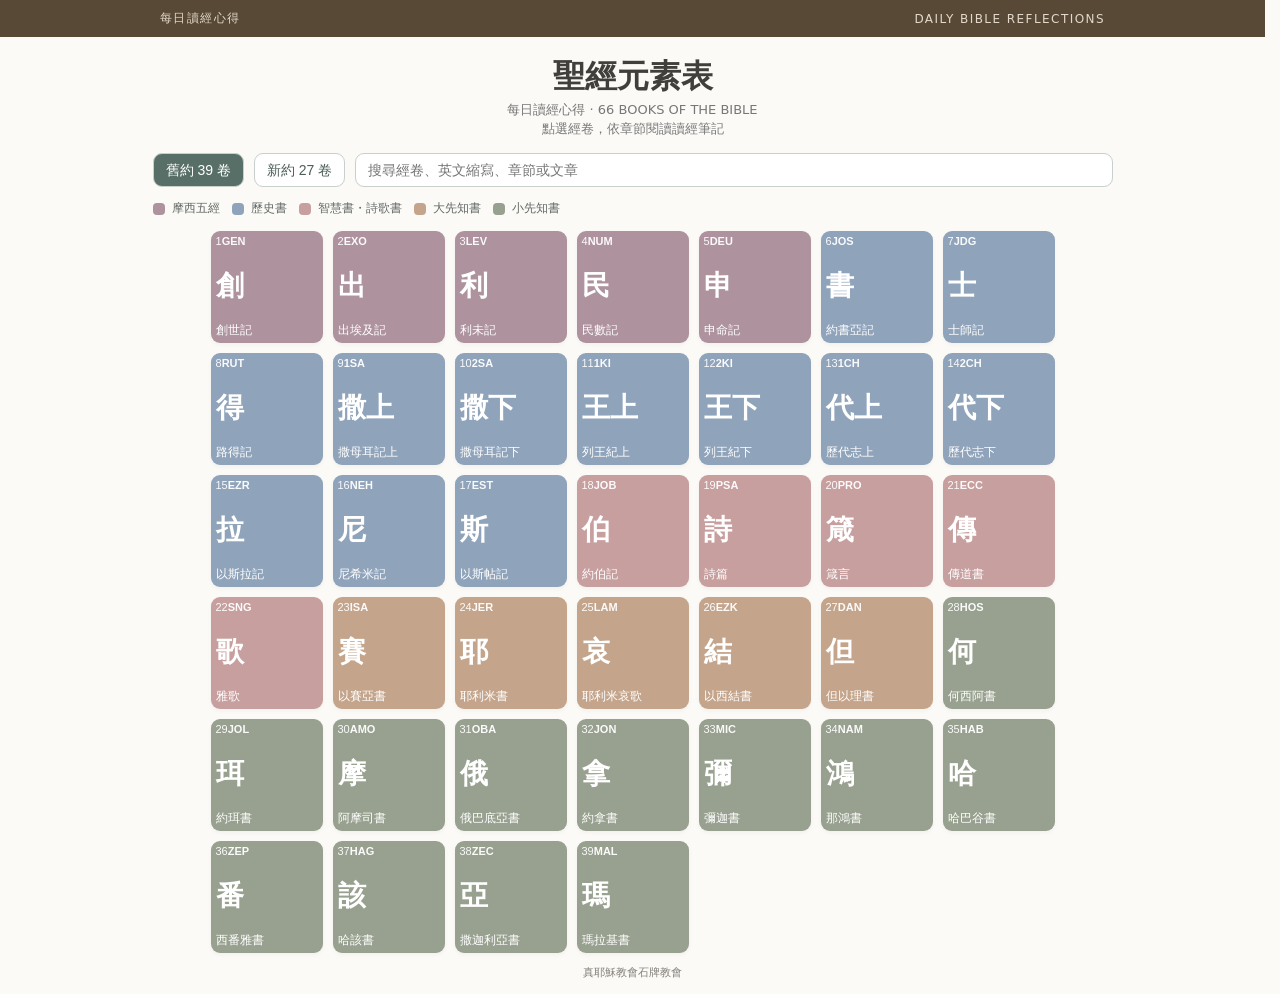
==== bible.html @ ebc7eb0b "Show church home link at the bottom of every Bible chapter" ====
<!doctype html><html lang="zh-Hant"><head><meta charset="utf-8"><meta name="viewport" content="width=device-width,initial-scale=1"><meta name="description" content="每日讀經心得：以聖經元素表瀏覽新舊約66卷、逐章閱讀與查找心得。"><title>每日讀經心得｜聖經元素表</title><meta name="build-version" content="20261025-source-label"><link rel="icon" href="assets/bible-app-icon.svg" type="image/svg+xml"><meta property="og:type" content="website"><meta property="og:title" content="每日讀經心得｜聖經元素表"><meta property="og:description" content="免登入閱讀每日讀經心得，依聖經66卷與章節查找。"><meta property="og:url" content="https://h-s017.github.io/tjcshipai/bible.html"><meta property="og:image" content="https://h-s017.github.io/tjcshipai/assets/bible-share-card.svg"><meta name="twitter:card" content="summary_large_image"><link rel="manifest" href="manifest.webmanifest"><meta name="theme-color" content="#574935"><meta name="apple-mobile-web-app-capable" content="yes"><meta name="apple-mobile-web-app-title" content="每日讀經"><link rel="apple-touch-icon" href="assets/bible-app-icon.svg"><style>
:root{font-family:system-ui,"Noto Sans TC",sans-serif;color:#403f3b;background:#fbfaf7}*{box-sizing:border-box}body{margin:0}header{background:#574935;color:#fff;padding:17px max(18px,calc((100vw - 1020px)/2));display:flex;align-items:center;justify-content:space-between}header a{color:inherit;text-decoration:none;font-weight:600}header span{font-size:12px;letter-spacing:.12em;color:#e3d8c9}main{max-width:1020px;padding:36px 18px 90px;margin:auto}h1{text-align:center;font-size:clamp(27px,5vw,42px);font-weight:600;margin:0 0 8px}.intro{text-align:center;color:#777;line-height:1.7;margin:0 0 28px}.controls{display:flex;gap:10px;flex-wrap:wrap;margin-bottom:22px}.controls button,.back{border:1px solid #c9cfcc;background:white;color:#4c5e57;padding:11px 17px;border-radius:9px;cursor:pointer}.controls button.active{background:#586f67;color:white}.controls input{flex:1;min-width:150px;border:1px solid #c9cfcc;border-radius:9px;padding:11px;font:inherit}.grid{display:grid;grid-template-columns:repeat(3,minmax(0,1fr));gap:12px}@media(min-width:700px){.grid{grid-template-columns:repeat(6,minmax(0,1fr))}}.tile{border:0;aspect-ratio:1;border-radius:14px;color:white;padding:12px;display:flex;flex-direction:column;justify-content:space-between;cursor:pointer;box-shadow:0 2px 4px #0000000a;transition:transform .15s}.tile:hover{transform:translateY(-3px)}.tile:focus-visible,.chapter:focus-visible{outline:3px solid #554735;outline-offset:3px}.tile .top{display:flex;justify-content:space-between;font-size:clamp(11px,2.5vw,15px);opacity:.95}.tile .center{text-align:center;font-size:clamp(25px,6vw,41px);font-weight:700;line-height:1.15}.tile .name{text-align:center;font-size:clamp(11px,2.9vw,15px)}.detail{margin-top:32px;border-top:1px solid #ddd;padding-top:25px}.detail h2{font-size:28px;margin:6px 0}.sub{color:#77817c;margin-bottom:20px}.chapters{display:grid;grid-template-columns:repeat(5,1fr);gap:9px}@media(min-width:700px){.chapters{grid-template-columns:repeat(10,1fr)}}.chapter{border:1px solid #cbd3d0;background:#fff;border-radius:8px;min-height:45px;font:inherit;cursor:pointer}.chapter.active{background:#596f67;color:#fff}.entry{background:#f0f2ef;border-radius:13px;margin-top:20px;padding:22px;line-height:1.7}.entry h3{margin:0 0 6px}.entry p{margin:7px 0}.muted{color:#6a7570}.hidden{display:none}footer{text-align:center;color:#85817b;font-size:13px;margin-top:44px}footer a{color:inherit;text-decoration:none}footer a:hover,footer a:focus-visible{text-decoration:underline}#detail:not(.hidden) + footer{display:none}#books:empty:after{content:"查無符合的經卷";color:#777}.category-legend{display:flex;flex-wrap:wrap;gap:8px 14px;margin:-5px 0 18px}.legend-item{display:inline-flex;align-items:center;gap:7px;font-size:13px;color:#626965}.legend-dot{width:12px;height:12px;border-radius:4px;flex:none}.tile{position:relative}.tile .category-name{font-size:11px;line-height:1.2;opacity:.94;text-align:center;letter-spacing:.02em}.tile .name{line-height:1.3}
.reading-toolbar{display:flex;gap:9px;justify-content:space-between;align-items:center;flex-wrap:wrap;margin:12px 0}.reading-toolbar button,.share{border:1px solid #cbd3d0;background:#fff;border-radius:9px;padding:10px 13px;color:#405e54;font:inherit;cursor:pointer}.reading-toolbar button:disabled{opacity:.35;cursor:default}.article-card{display:block;background:#fff;border:1px solid #d9dfdc;border-radius:12px;padding:17px 18px;margin:12px 0;text-decoration:none;color:#343c38;box-shadow:0 2px 6px #00000008}.article-card:hover,.article-card:focus-visible{border-color:#607d71;box-shadow:0 4px 13px #00000012}.article-card .source{font-size:13px;color:#567267}.article-card .article-title{display:block;font-size:17px;font-weight:650;margin:7px 0;line-height:1.55}.article-card .date{font-size:12px;color:#747d78}.article-card .read{float:right;color:#356653;font-size:13px}.result-title{font-size:17px;margin:18px 0 8px}#entry>.result-title,#entry>h3,#entry>h4{display:none!important}.search-results{margin:0 0 24px}.search-results[hidden]{display:none}.search-hit{width:100%;text-align:left;border:1px solid #d9dfdc;background:#fff;border-radius:9px;padding:12px;margin:6px 0;font:inherit;cursor:pointer;color:#334b42}.search-hit small{display:block;color:#6c7772;margin-top:4px}.entry{scroll-margin-top:14px}.detail{scroll-margin-top:12px}@media(max-width:699px){main{padding:24px 14px 65px}.grid{gap:9px}.tile{padding:9px;border-radius:11px}.detail{margin-top:20px}.chapters{grid-template-columns:repeat(5,minmax(0,1fr));gap:7px}.chapter{min-height:46px}.entry{padding:16px;margin-top:14px}.controls input{flex-basis:100%}.article-card{padding:15px}.reading-toolbar button{flex:1;min-width:110px}} 
/* Share one square grid across both testaments, sized to fit the 27 New Testament books. */
@media(min-width:700px){
  html{scrollbar-gutter:stable}
  header{padding:10px max(32px,6vw,calc((100vw - 960px)/2))}
  main{width:calc(100% - clamp(64px,12vw,160px));max-width:960px;padding:20px 0 14px}
  h1{font-size:32px;line-height:1.2;margin:0 0 6px}
  .intro{font-size:13px;line-height:1.45;margin-bottom:14px}
  .controls{gap:10px;margin-bottom:14px}
  .controls button,.controls input{min-height:34px;font-size:14px;line-height:20px;padding:6px 12px}
  .category-legend{gap:6px 12px;margin:0 0 14px}
  .legend-item{font-size:12px;line-height:1.3}
  .grid{grid-template-columns:repeat(auto-fill,minmax(96px,1fr));gap:10px}
  .tile{aspect-ratio:1;padding:8px;border-radius:9px}
  .tile .top{font-size:11px;line-height:1.1}
  .tile .center{font-size:28px;line-height:1.05}
  .tile .name{font-size:12px;line-height:1.2}
  .grid[data-viewport-fit="true"]{grid-template-columns:repeat(var(--book-columns),var(--book-size));justify-content:center}
  .grid[data-viewport-fit="true"] .tile{width:var(--book-size);height:var(--book-size);aspect-ratio:1;min-height:0;padding:var(--book-padding);gap:1px}
  .grid[data-viewport-fit="true"] .top{font-size:max(9px,calc(11px * var(--book-scale)));line-height:1.05}
  .grid[data-viewport-fit="true"] .center{font-size:var(--book-center-size);white-space:nowrap}
  .grid[data-viewport-fit="true"] .name{font-size:max(9px,calc(12px * var(--book-scale)));line-height:1.1}
  footer{font-size:11px;line-height:1.4;margin-top:12px}
}
@media(min-width:700px) and (max-height:600px){
  header{padding-block:8px}
  main{padding-top:12px;padding-bottom:12px}
  h1{font-size:26px;margin-bottom:8px}
  .intro{display:none}
  .controls{margin-bottom:10px}
  .category-legend{margin-bottom:12px}
  footer{margin-top:10px}
}
</style></head><body><header><span>每日讀經心得</span><span>DAILY BIBLE REFLECTIONS</span></header><main><h1>聖經元素表</h1><p class="intro">每日讀經心得 · 66 BOOKS OF THE BIBLE<br>點選經卷，依章節閱讀讀經筆記</p><div class="controls"><button id="old" class="active" type="button">舊約 39 卷</button><button id="new" type="button">新約 27 卷</button><input id="search" aria-label="搜尋經卷" placeholder="搜尋經卷、英文縮寫、章節或文章"></div><div id="category-legend" class="category-legend" aria-label="聖經經卷分類色彩說明"></div><section id="search-results" class="search-results" hidden aria-live="polite"></section><section id="books" class="grid" aria-label="聖經經卷元素表"></section><section id="detail" class="detail hidden" aria-live="polite"><button id="close" class="back" type="button">← 返回經卷</button><h2 id="booktitle"></h2><p id="meta" class="sub"></p><h3>選擇章節</h3><div id="chapters" class="chapters"></div><div class="reading-toolbar"><button id="prev" type="button">← 上一章</button><button id="share" class="share" type="button">分享本章 ↗</button><button id="next" type="button">下一章 →</button></div><div id="entry" class="entry"></div><div class="reading-toolbar"><button id="prev-bottom" type="button">← 上一章</button><button id="next-bottom" type="button">下一章 →</button></div><footer class="chapter-footer"><a href="index.html" aria-label="返回石牌教會首頁">真耶穌教會石牌教會</a></footer></section><footer><a href="index.html" aria-label="返回石牌教會首頁">真耶穌教會石牌教會</a></footer></main><script>
const books=[["創世記","創","GEN",50],["出埃及記","出","EXO",40],["利未記","利","LEV",27],["民數記","民","NUM",36],["申命記","申","DEU",34],["約書亞記","書","JOS",24],["士師記","士","JDG",21],["路得記","得","RUT",4],["撒母耳記上","撒上","1SA",31],["撒母耳記下","撒下","2SA",24],["列王紀上","王上","1KI",22],["列王紀下","王下","2KI",25],["歷代志上","代上","1CH",29],["歷代志下","代下","2CH",36],["以斯拉記","拉","EZR",10],["尼希米記","尼","NEH",13],["以斯帖記","斯","EST",10],["約伯記","伯","JOB",42],["詩篇","詩","PSA",150],["箴言","箴","PRO",31],["傳道書","傳","ECC",12],["雅歌","歌","SNG",8],["以賽亞書","賽","ISA",66],["耶利米書","耶","JER",52],["耶利米哀歌","哀","LAM",5],["以西結書","結","EZK",48],["但以理書","但","DAN",12],["何西阿書","何","HOS",14],["約珥書","珥","JOL",3],["阿摩司書","摩","AMO",9],["俄巴底亞書","俄","OBA",1],["約拿書","拿","JON",4],["彌迦書","彌","MIC",7],["那鴻書","鴻","NAM",3],["哈巴谷書","哈","HAB",3],["西番雅書","番","ZEP",3],["哈該書","該","HAG",2],["撒迦利亞書","亞","ZEC",14],["瑪拉基書","瑪","MAL",4],["馬太福音","太","MAT",28],["馬可福音","可","MRK",16],["路加福音","路","LUK",24],["約翰福音","約","JHN",21],["使徒行傳","徒","ACT",28],["羅馬書","羅","ROM",16],["哥林多前書","林前","1CO",16],["哥林多後書","林後","2CO",13],["加拉太書","加","GAL",6],["以弗所書","弗","EPH",6],["腓立比書","腓","PHP",4],["歌羅西書","西","COL",4],["帖撒羅尼迦前書","帖前","1TH",5],["帖撒羅尼迦後書","帖後","2TH",3],["提摩太前書","提前","1TI",6],["提摩太後書","提後","2TI",4],["提多書","多","TIT",3],["腓利門書","門","PHM",1],["希伯來書","來","HEB",13],["雅各書","雅","JAS",5],["彼得前書","彼前","1PE",5],["彼得後書","彼後","2PE",3],["約翰一書","約一","1JN",5],["約翰二書","約二","2JN",1],["約翰三書","約三","3JN",1],["猶大書","猶","JUD",1],["啟示錄","啟","REV",22]];let testament='old',selected=-1,chapter=1,searchTimer=0;
const el=id=>document.getElementById(id);
const categories=[
 {name:'摩西五經',start:0,end:4,color:'#AE939F'},
 {name:'歷史書',start:5,end:16,color:'#8FA3BA'},
 {name:'智慧書・詩歌書',start:17,end:21,color:'#C89F9F'},
 {name:'大先知書',start:22,end:26,color:'#C4A58C'},
 {name:'小先知書',start:27,end:38,color:'#98A18F'},
 {name:'福音書',start:39,end:42,color:'#C89D9E'},
 {name:'使徒行傳',start:43,end:43,color:'#91B2B0'},
 {name:'保羅書信',start:44,end:56,color:'#9AA4BF'},
 {name:'普通書信',start:57,end:64,color:'#C8AD94'},
 {name:'預言書',start:65,end:65,color:'#A695B1'}
];
function categoryOf(i){return categories.find(c=>i>=c.start&&i<=c.end)}
function renderLegend(){const box=el('category-legend');box.replaceChildren();for(const c of categories.filter(c=>testament==='old'?c.end<39:c.start>=39)){const item=document.createElement('span');item.className='legend-item';const dot=document.createElement('span');dot.className='legend-dot';dot.style.backgroundColor=c.color;item.append(dot,document.createTextNode(c.name));box.append(item)}}
function setUrl(){const u=new URL(location.href);if(selected>=0){u.searchParams.set('book',books[selected][2]);u.searchParams.set('chapter',chapter);u.hash='detail'}else{u.searchParams.delete('book');u.searchParams.delete('chapter');u.hash=''}history.replaceState(null,'',u)}
function render(){el('books').replaceChildren();renderLegend();const q=el('search').value.trim().toLowerCase();books.forEach((b,i)=>{if((testament==='old'&&i>=39)||(testament==='new'&&i<39)||!(b[0]+b[1]+b[2]).toLowerCase().includes(q))return;const button=document.createElement('button');button.type='button';button.className='tile';const category=categoryOf(i);button.style.background=category.color;button.setAttribute('aria-label',b[0]+'，'+category.name+'，共'+b[3]+'章');button.innerHTML='<span class="top"><span>'+(i+1)+'</span><strong>'+b[2]+'</strong></span><span class="center">'+b[1]+'</span><span class="name">'+b[0]+'</span>';button.addEventListener('click',()=>openBook(i));el('books').append(button)});scheduleBookGridFit()}

let bookGridFrame=0;
function scheduleBookGridFit(){
  cancelAnimationFrame(bookGridFrame);
  bookGridFrame=requestAnimationFrame(fitBookGrid);
}
function fitBookGrid(){
  const grid=el('books');
  const clear=()=>{delete grid.dataset.viewportFit;delete grid.dataset.fitColumns;delete grid.dataset.fitRows;['--book-columns','--book-size','--book-scale','--book-center-size','--book-padding'].forEach(key=>grid.style.removeProperty(key))};
  if(!matchMedia('(min-width:700px)').matches||el('search').value.trim()||!grid.children.length){clear();return}
  const main=document.querySelector('main'),footer=document.querySelector('footer');
  const gap=parseFloat(getComputedStyle(grid).rowGap)||10;
  const footerStyle=getComputedStyle(footer);
  const reserved=footer.getBoundingClientRect().height+(parseFloat(footerStyle.marginTop)||0)+(parseFloat(getComputedStyle(main).paddingBottom)||0)+4;
  const bounds=grid.getBoundingClientRect();
  const available=Math.floor(document.documentElement.clientHeight-(bounds.top+window.scrollY)-reserved);
  const count=grid.children.length;
  // Keep card size and column count identical when switching testaments.
  const layoutCount=27;
  const maxColumns=Math.min(layoutCount,Math.floor((bounds.width+gap)/(52+gap)));
  let best=null;
  for(let columns=3;columns<=maxColumns;columns++){
    const rows=Math.ceil(layoutCount/columns);
    const size=Math.floor(Math.min(112,(bounds.width-gap*(columns-1))/columns,(available-gap*(rows-1))/rows));
    if(size<52)continue;
    const waste=columns*rows-layoutCount;
    if(!best||size>best.size||(size===best.size&&(waste<best.waste||(waste===best.waste&&rows<best.rows))))best={columns,rows,size,waste};
  }
  if(!best){clear();return}
  grid.dataset.viewportFit='true';
  grid.dataset.fitColumns=best.columns;
  grid.dataset.fitRows=Math.ceil(count/best.columns);
  grid.style.setProperty('--book-columns',best.columns);
  grid.style.setProperty('--book-size',best.size+'px');
  const scale=Math.max(0.65,Math.min(1,best.size/100));
  const padding=best.size<72?3:5;
  grid.style.setProperty('--book-scale',scale.toFixed(3));
  grid.style.setProperty('--book-padding',padding+'px');
  grid.style.setProperty('--book-center-size',Math.min(28*scale,(best.size-padding*2-2)/2).toFixed(2)+'px');
}
window.addEventListener('resize',scheduleBookGridFit);
window.addEventListener('load',scheduleBookGridFit);
if(document.fonts)document.fonts.ready.then(scheduleBookGridFit);

function openBook(i,ch=1,scroll=true){selected=i;chapter=ch;testament=i<39?'old':'new';el('old').classList.toggle('active',testament==='old');el('new').classList.toggle('active',testament==='new');el('booktitle').textContent=books[i][0];el('meta').textContent=books[i][2]+' · '+books[i][3]+' 章';el('detail').classList.remove('hidden');setUrl();showChapters();if(scroll)el('detail').scrollIntoView({behavior:'smooth',block:'start'})}
function moveChapter(delta){if(selected<0)return;let i=selected,n=chapter+delta;if(n<1){if(i===0)return;i--;n=books[i][3]}else if(n>books[i][3]){if(i===books.length-1)return;i++;n=1}if(i!==selected){openBook(i,n,false)}else{chapter=n;setUrl();showChapters()}el('entry').scrollIntoView({behavior:'smooth',block:'start'})}
function showChapters(){el('chapters').replaceChildren();for(let n=1;n<=books[selected][3];n++){const b=document.createElement('button');b.type='button';b.className='chapter'+(n===chapter?' active':'');b.textContent=n;b.setAttribute('aria-label','第'+n+'章');b.setAttribute('aria-current',n===chapter?'true':'false');b.addEventListener('click',()=>{chapter=n;setUrl();showChapters();el('entry').scrollIntoView({behavior:'smooth',block:'start'})});el('chapters').append(b)}const prev=selected===0&&chapter===1,next=selected===books.length-1&&chapter===books[selected][3];['prev','prev-bottom'].forEach(id=>el(id).disabled=prev);['next','next-bottom'].forEach(id=>el(id).disabled=next);const entry=el('entry');entry.replaceChildren();const title=document.createElement('h3');title.textContent=books[selected][0]+' 第 '+chapter+' 章';const p=document.createElement('p');p.className='muted';p.textContent='正在載入讀經心得…';entry.append(p);renderMatches()}
function choose(t){testament=t;selected=-1;setUrl();el('detail').classList.add('hidden');el('old').classList.toggle('active',t==='old');el('new').classList.toggle('active',t==='new');render()}
el('old').onclick=()=>choose('old');el('new').onclick=()=>choose('new');el('search').oninput=()=>{render();clearTimeout(searchTimer);searchTimer=setTimeout(searchAll,180)};el('close').onclick=()=>{selected=-1;setUrl();el('detail').classList.add('hidden');el('books').scrollIntoView({behavior:'smooth'})};['prev','prev-bottom'].forEach(id=>el(id).onclick=()=>moveChapter(-1));['next','next-bottom'].forEach(id=>el(id).onclick=()=>moveChapter(1));el('share').onclick=async()=>{setUrl();const url=location.href;try{if(navigator.share)await navigator.share({title:books[selected][0]+' 第'+chapter+'章讀經心得',url});else if(navigator.clipboard){await navigator.clipboard.writeText(url);el('share').textContent='已複製連結 ✓';setTimeout(()=>el('share').textContent='分享本章 ↗',1800)}else prompt('複製本章連結',url)}catch(e){if(e.name!=='AbortError')prompt('複製本章連結',url)}};
render();
function searchReference(q){const t=q.replace(/\s+/g,'').replace(/第/g,'').replace(/章$/,'').toUpperCase();for(const [i,a] of aliases.entries()){for(const name of [a[1],a[0],books[i][2]]){if(!t.startsWith(name))continue;const suffix=t.slice(name.length).replace(/^[:：]/,'');if(!suffix)continue;const n=numberOf(suffix);if(Number.isInteger(n)&&n>0&&n<=books[i][3])return {i,ch:n}}}return null}
async function searchAll(){const q=el('search').value.trim();const box=el('search-results');box.replaceChildren();if(!q){box.hidden=true;return}box.hidden=false;const ref=searchReference(q);if(ref){const b=document.createElement('button');b.className='search-hit';b.textContent=books[ref.i][0]+' 第 '+ref.ch+' 章 →';b.onclick=()=>openBook(ref.i,ref.ch);box.append(b)}const archive=await loadArchive();if(q!==el('search').value.trim())return;if(!archive)return;const hits=archive.filter(p=>p.title.includes(q)).slice(0,35);if(hits.length){const heading=document.createElement('h3');heading.className='result-title';heading.textContent='文章標題搜尋結果'+(hits.length===35?'（顯示前 35 筆）':'');box.append(heading);for(const p of hits){const a=document.createElement('a');a.className='article-card';a.href=p.url;a.target='_blank';a.rel='noopener noreferrer';const src=document.createElement('span');src.className='source';src.textContent=p.source==='石牌・天母每日讀經心得'?'真耶穌教會石牌天母每日讀經心得':p.source;const title=document.createElement('strong');title.className='article-title';title.textContent=p.title;const date=document.createElement('span');date.className='date';date.textContent=p.date||'';a.append(src,title,date);box.append(a)}}if(!box.children.length){const p=document.createElement('p');p.className='muted';p.textContent='沒有符合的章節或文章標題';box.append(p)}}
function restoreLink(){const params=new URLSearchParams(location.search),hash=new URLSearchParams(location.hash.slice(1)),id=params.get('book')||hash.get('book'),raw=params.get('chapter')||hash.get('chapter')||(params.get('book')||'').match(/chapter=(\d+)/)?.[1],n=Number(raw);const i=books.findIndex(b=>b[2]===id);if(i>=0&&Number.isInteger(n)&&n>=1&&n<=books[i][3]){openBook(i,n,false);requestAnimationFrame(()=>{el('detail').scrollIntoView({block:'start'});setTimeout(()=>el('entry').scrollIntoView({block:'start'}),300)})}}
const sources=[{name:'石牌・天母每日讀經心得',base:'https://tjcshipaiandtianmu.blogspot.com'},{name:'如鷹展翅',base:'https://isaiahkao.blogspot.com'},{name:'牧養主的羊',base:'https://prping.blogspot.com'}];
const cache={};let archivePromise=null;
function loadArchive(){if(!archivePromise)archivePromise=fetch('data/bible-posts.json',{cache:'no-store'}).then(r=>{if(!r.ok)throw Error('index pending');return r.json()}).then(data=>(data.posts||[]).map(p=>({...p,match:identify(p.title)}))).catch(()=>null);return archivePromise}
const cn={'〇':0,'零':0,'一':1,'二':2,'三':3,'四':4,'五':5,'六':6,'七':7,'八':8,'九':9,'十':10,'百':100,'廿':20,'卅':30,'兩':2};
function numberOf(s){if(/^[零〇一二三四五六七八九]+$/.test(s))return Number([...s].map(c=>({'零':0,'〇':0,'一':1,'二':2,'三':3,'四':4,'五':5,'六':6,'七':7,'八':8,'九':9})[c]).join(''));if(/^\d+$/.test(s))return Number(s);const digits={'零':0,'〇':0,'一':1,'二':2,'三':3,'四':4,'五':5,'六':6,'七':7,'八':8,'九':9,'壹':1,'貳':2,'參':3,'肆':4,'伍':5,'陸':6,'柒':7,'捌':8,'玖':9};let total=0,part=0;for(const c of s){if(c==='百'||c==='佰'){total+=(part||1)*100;part=0}else if(c==='十'||c==='拾'){total+=(part||1)*10;part=0}else if(c==='廿'){total+=20;part=0}else if(c==='卅'){total+=30;part=0}else if(c in digits){part=digits[c]}else return NaN}return total+part}
const aliases=[['創','創世記'],['出','出埃及記'],['利','利未記'],['民','民數記'],['申','申命記'],['書','約書亞記'],['士','士師記'],['得','路得記'],['撒上','撒母耳記上'],['撒下','撒母耳記下'],['王上','列王紀上'],['王下','列王紀下'],['代上','歷代志上'],['代下','歷代志下'],['拉','以斯拉記'],['尼','尼希米記'],['斯','以斯帖記'],['伯','約伯記'],['詩','詩篇'],['箴','箴言'],['傳','傳道書'],['歌','雅歌'],['賽','以賽亞書'],['耶','耶利米書'],['哀','耶利米哀歌'],['結','以西結書'],['但','但以理書'],['何','何西阿書'],['珥','約珥書'],['摩','阿摩司書'],['俄','俄巴底亞書'],['拿','約拿書'],['彌','彌迦書'],['鴻','那鴻書'],['哈','哈巴谷書'],['番','西番雅書'],['該','哈該書'],['亞','撒迦利亞書'],['瑪','瑪拉基書'],['太','馬太福音'],['可','馬可福音'],['路','路加福音'],['約','約翰福音'],['徒','使徒行傳'],['羅','羅馬書'],['林前','哥林多前書'],['林後','哥林多後書'],['加','加拉太書'],['弗','以弗所書'],['腓','腓立比書'],['西','歌羅西書'],['帖前','帖撒羅尼迦前書'],['帖後','帖撒羅尼迦後書'],['提前','提摩太前書'],['提後','提摩太後書'],['多','提多書'],['門','腓利門書'],['來','希伯來書'],['雅','雅各書'],['彼前','彼得前書'],['彼後','彼得後書'],['約一','約翰一書'],['約二','約翰二書'],['約三','約翰三書'],['猶','猶大書'],['啟','啟示錄']];
function identify(title){
 const firstChapterOverrides={"利未記導讀":2,"雖然知道，仍要提醒（猶）":64,"路加福音概論":41,"對弟兄幸災樂禍的以東人（俄）":30,"耶利米書簡介":23,"民數記文集(1-36)":3,"申命記文集（1-34)":4,"出埃及記文集（16-40章）":1,"利未記文集(1-27)":2};
 if(Object.prototype.hasOwnProperty.call(firstChapterOverrides,title))return {i:firstChapterOverrides[title],ch:1};
 if(title.includes('誰像耶和華')&&title.includes('彌迦書大要'))return {i:32,ch:1};
 const t=title.normalize('NFKC').replace(/\s+/g,'').replace(/創世紀/g,'創世記').replace(/列王記/g,'列王紀').replace(/歷代誌/g,'歷代志').replace(/約翰壹書/g,'約翰一書').replace(/約翰貳書/g,'約翰二書').replace(/約翰[參叁]書/g,'約翰三書').replace(/啓/g,'啟').replace(/ㄧ/g,'一');
 if(/(?:章|篇)?[一二三四五六七八九十0-9]+(?:章|篇)?[-～至][一二三四五六七八九十0-9]/.test(t))return null;
 const explicit=t.match(/(?:約翰[一二三壹貳參]書|約[一二三壹貳參])(?:第)?([0-9〇零一二三四五六七八九十百廿卅壹貳參肆伍陸柒捌玖拾佰]+)(?:章|篇)?(?=$|[）)】\]、，,：:\-～至])/);
 if(explicit){const prefix=t.slice(explicit.index).match(/^(約翰[一二三壹貳參]書|約[一二三壹貳參])/)[1];const n={'一':0,'二':1,'三':2,'壹':0,'貳':1,'參':2}[prefix.includes('約翰')?prefix[2]:prefix[1]];const ch=numberOf(explicit[1]);if(n!==undefined&&ch>=1&&ch<=books[61+n][3])return {i:61+n,ch}}
 const sorted=aliases.map((a,i)=>({i,a})).sort((x,y)=>y.a[1].length-x.a[1].length||y.a[0].length-x.a[0].length);
 for(const {i,a} of sorted){for(const form of [a[1],a[0]]){
 const re=new RegExp('(?:^|[（(【\\[、，,：:])'+form+'(?:第)?([0-9〇零一二三四五六七八九十百廿卅壹貳參肆伍陸柒捌玖拾佰]+)(?:章|篇)?(?=$|[）)】\\]、，,：:\\-～至])');
 const m=t.match(re);if(!m)continue;const ch=numberOf(m[1]);if(ch>=1&&ch<=books[i][3])return {i,ch}
 }}return null
}
function loadSource(source){if(cache[source.base])return cache[source.base];cache[source.base]=new Promise(resolve=>{const cb='bibleFeed'+Math.random().toString(36).slice(2);const script=document.createElement('script');let done=false;const finish=(data)=>{if(done)return;done=true;delete window[cb];script.remove();resolve(data)};window[cb]=data=>{const entries=(data.feed&&data.feed.entry||[]).map(e=>({title:e.title.$t,url:(e.link||[]).find(l=>l.rel==='alternate')?.href,date:e.published?.$t?.slice(0,10),match:identify(e.title.$t)})).filter(e=>e.url);finish(entries)};script.onerror=()=>finish([]);script.src=source.base+'/feeds/posts/default?alt=json-in-script&max-results=150&callback='+cb;document.head.append(script);setTimeout(()=>finish([]),12000)});return cache[source.base]}
async function renderMatches(){
  const i=selected,ch=chapter,entry=el('entry');
  const archive=await loadArchive();
  const results=archive?sources.map(s=>archive.filter(p=>p.source===s.name)):await Promise.all(sources.map(loadSource));
  if(i!==selected||ch!==chapter)return;
  entry.replaceChildren();
  const title=document.createElement('h3');
  title.textContent=books[i][0]+' 第 '+ch+' 章';
  const hits=results.flatMap(posts=>posts.filter(p=>p.match&&p.match.i===i&&p.match.ch===ch));
  hits.sort((a,b)=>(b.date||'').localeCompare(a.date||'')||(a.title||'').localeCompare(b.title||''));
  for(const post of hits){
    const link=document.createElement('a');
    link.className='article-card';
    link.href=post.url;
    link.target='_blank';
    link.rel='noopener noreferrer';
    const source=document.createElement('span');
    source.className='source';
    source.textContent=post.source==='石牌・天母每日讀經心得'?'真耶穌教會石牌天母每日讀經心得':(post.source||'讀經心得');
    const name=document.createElement('strong');
    name.className='article-title';
    name.textContent=post.title;
    const date=document.createElement('span');
    date.className='date';
    date.textContent=post.date||'';
    const read=document.createElement('span');
    read.className='read';
    read.textContent='閱讀文章 ↗';
    link.append(source,name,date,read);
    entry.append(link);
  }
  if(!hits.length){
    const p=document.createElement('p');
    p.className='muted';
    p.textContent='目前尚無符合本章的心得文章。';
    entry.append(p);
  }
}
if('serviceWorker' in navigator)window.addEventListener('load',()=>navigator.serviceWorker.register('./sw.js').catch(error=>console.warn('PWA offline cache unavailable',error)));
restoreLink();
window.addEventListener('popstate',restoreLink);window.addEventListener('hashchange',restoreLink);
// Restore the complete book grid if an embedded browser restores a stale/empty DOM.
function ensureBookGrid(){
 if(!el('books').children.length && !el('search').value.trim())render();
}
window.addEventListener('pageshow',ensureBookGrid);
document.addEventListener('DOMContentLoaded',ensureBookGrid);
ensureBookGrid();
</script></body></html>
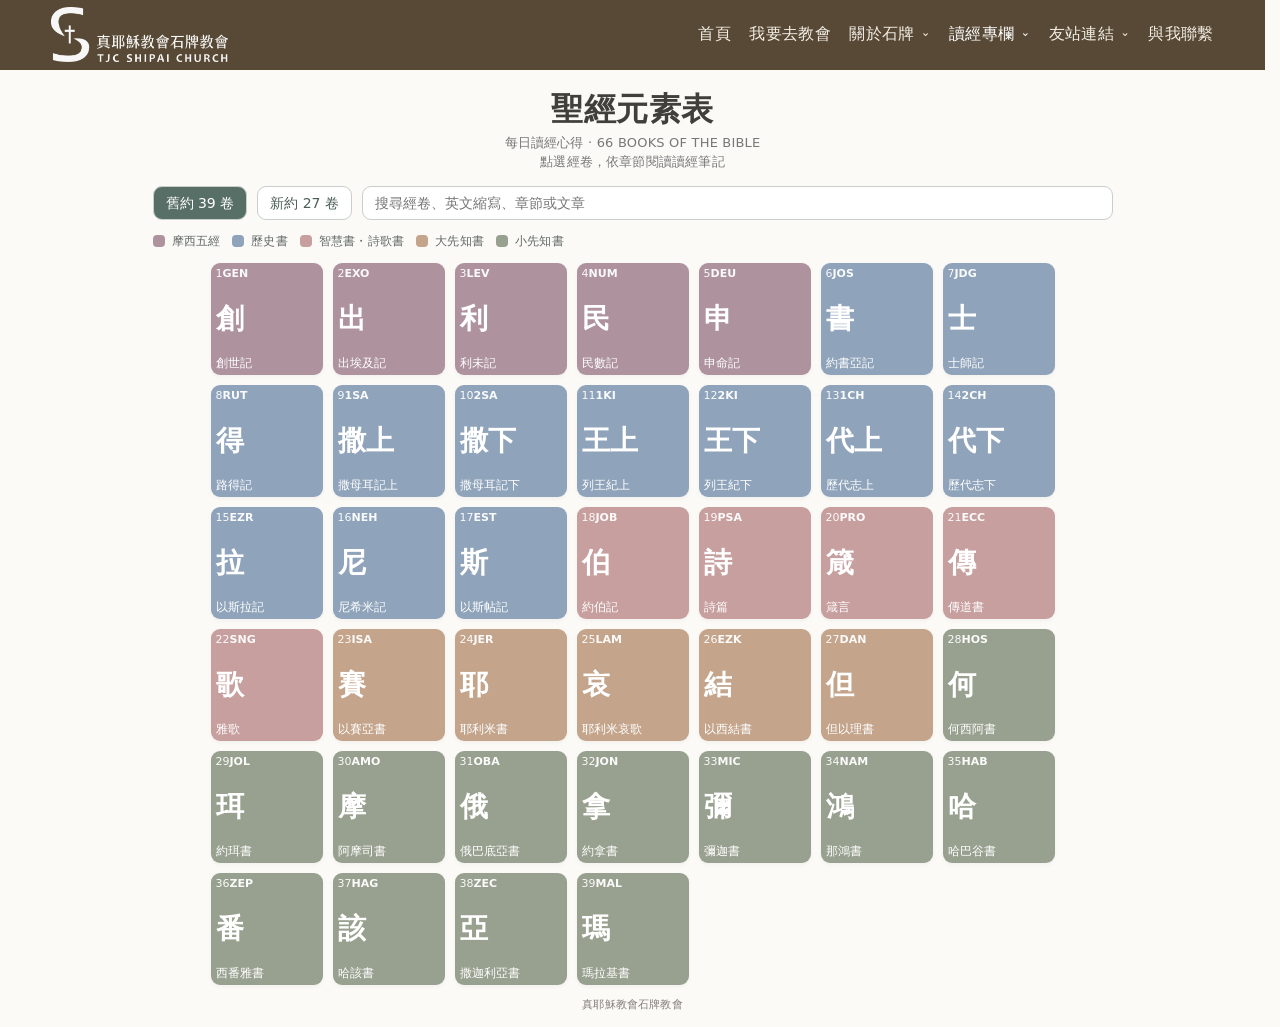
==== commit e7c28e2c: "Match Bible element table navigation with church homepage" ====
--- a/bible.html
+++ b/bible.html
@@ -1,4 +1,4 @@
-<!doctype html><html lang="zh-Hant"><head><meta charset="utf-8"><meta name="viewport" content="width=device-width,initial-scale=1"><meta name="description" content="每日讀經心得：以聖經元素表瀏覽新舊約66卷、逐章閱讀與查找心得。"><title>每日讀經心得｜聖經元素表</title><meta name="build-version" content="20261025-source-label"><link rel="icon" href="assets/bible-app-icon.svg" type="image/svg+xml"><meta property="og:type" content="website"><meta property="og:title" content="每日讀經心得｜聖經元素表"><meta property="og:description" content="免登入閱讀每日讀經心得，依聖經66卷與章節查找。"><meta property="og:url" content="https://h-s017.github.io/tjcshipai/bible.html"><meta property="og:image" content="https://h-s017.github.io/tjcshipai/assets/bible-share-card.svg"><meta name="twitter:card" content="summary_large_image"><link rel="manifest" href="manifest.webmanifest"><meta name="theme-color" content="#574935"><meta name="apple-mobile-web-app-capable" content="yes"><meta name="apple-mobile-web-app-title" content="每日讀經"><link rel="apple-touch-icon" href="assets/bible-app-icon.svg"><style>
+<!doctype html><html lang="zh-Hant"><head><meta charset="utf-8"><meta name="viewport" content="width=device-width,initial-scale=1"><meta name="description" content="每日讀經心得：以聖經元素表瀏覽新舊約66卷、逐章閱讀與查找心得。"><title>每日讀經心得｜聖經元素表</title><meta name="build-version" content="20261025-source-label"><link rel="icon" href="assets/bible-app-icon.svg" type="image/svg+xml"><meta property="og:type" content="website"><meta property="og:title" content="每日讀經心得｜聖經元素表"><meta property="og:description" content="免登入閱讀每日讀經心得，依聖經66卷與章節查找。"><meta property="og:url" content="https://h-s017.github.io/tjcshipai/bible.html"><meta property="og:image" content="https://h-s017.github.io/tjcshipai/assets/bible-share-card.svg"><meta name="twitter:card" content="summary_large_image"><link rel="manifest" href="manifest.webmanifest"><meta name="theme-color" content="#574935"><meta name="apple-mobile-web-app-capable" content="yes"><meta name="apple-mobile-web-app-title" content="每日讀經"><link rel="apple-touch-icon" href="assets/bible-app-icon.svg"><link rel="stylesheet" href="assets/styles.css?v=20261113-visit-lower"><link rel="stylesheet" href="assets/navigation.css?v=20261113-type-news"><link rel="stylesheet" href="assets/bible-theme.css?v=20261113"><style>
 :root{font-family:system-ui,"Noto Sans TC",sans-serif;color:#403f3b;background:#fbfaf7}*{box-sizing:border-box}body{margin:0}header{background:#574935;color:#fff;padding:17px max(18px,calc((100vw - 1020px)/2));display:flex;align-items:center;justify-content:space-between}header a{color:inherit;text-decoration:none;font-weight:600}header span{font-size:12px;letter-spacing:.12em;color:#e3d8c9}main{max-width:1020px;padding:36px 18px 90px;margin:auto}h1{text-align:center;font-size:clamp(27px,5vw,42px);font-weight:600;margin:0 0 8px}.intro{text-align:center;color:#777;line-height:1.7;margin:0 0 28px}.controls{display:flex;gap:10px;flex-wrap:wrap;margin-bottom:22px}.controls button,.back{border:1px solid #c9cfcc;background:white;color:#4c5e57;padding:11px 17px;border-radius:9px;cursor:pointer}.controls button.active{background:#586f67;color:white}.controls input{flex:1;min-width:150px;border:1px solid #c9cfcc;border-radius:9px;padding:11px;font:inherit}.grid{display:grid;grid-template-columns:repeat(3,minmax(0,1fr));gap:12px}@media(min-width:700px){.grid{grid-template-columns:repeat(6,minmax(0,1fr))}}.tile{border:0;aspect-ratio:1;border-radius:14px;color:white;padding:12px;display:flex;flex-direction:column;justify-content:space-between;cursor:pointer;box-shadow:0 2px 4px #0000000a;transition:transform .15s}.tile:hover{transform:translateY(-3px)}.tile:focus-visible,.chapter:focus-visible{outline:3px solid #554735;outline-offset:3px}.tile .top{display:flex;justify-content:space-between;font-size:clamp(11px,2.5vw,15px);opacity:.95}.tile .center{text-align:center;font-size:clamp(25px,6vw,41px);font-weight:700;line-height:1.15}.tile .name{text-align:center;font-size:clamp(11px,2.9vw,15px)}.detail{margin-top:32px;border-top:1px solid #ddd;padding-top:25px}.detail h2{font-size:28px;margin:6px 0}.sub{color:#77817c;margin-bottom:20px}.chapters{display:grid;grid-template-columns:repeat(5,1fr);gap:9px}@media(min-width:700px){.chapters{grid-template-columns:repeat(10,1fr)}}.chapter{border:1px solid #cbd3d0;background:#fff;border-radius:8px;min-height:45px;font:inherit;cursor:pointer}.chapter.active{background:#596f67;color:#fff}.entry{background:#f0f2ef;border-radius:13px;margin-top:20px;padding:22px;line-height:1.7}.entry h3{margin:0 0 6px}.entry p{margin:7px 0}.muted{color:#6a7570}.hidden{display:none}footer{text-align:center;color:#85817b;font-size:13px;margin-top:44px}footer a{color:inherit;text-decoration:none}footer a:hover,footer a:focus-visible{text-decoration:underline}#detail:not(.hidden) + footer{display:none}#books:empty:after{content:"查無符合的經卷";color:#777}.category-legend{display:flex;flex-wrap:wrap;gap:8px 14px;margin:-5px 0 18px}.legend-item{display:inline-flex;align-items:center;gap:7px;font-size:13px;color:#626965}.legend-dot{width:12px;height:12px;border-radius:4px;flex:none}.tile{position:relative}.tile .category-name{font-size:11px;line-height:1.2;opacity:.94;text-align:center;letter-spacing:.02em}.tile .name{line-height:1.3}
 .reading-toolbar{display:flex;gap:9px;justify-content:space-between;align-items:center;flex-wrap:wrap;margin:12px 0}.reading-toolbar button,.share{border:1px solid #cbd3d0;background:#fff;border-radius:9px;padding:10px 13px;color:#405e54;font:inherit;cursor:pointer}.reading-toolbar button:disabled{opacity:.35;cursor:default}.article-card{display:block;background:#fff;border:1px solid #d9dfdc;border-radius:12px;padding:17px 18px;margin:12px 0;text-decoration:none;color:#343c38;box-shadow:0 2px 6px #00000008}.article-card:hover,.article-card:focus-visible{border-color:#607d71;box-shadow:0 4px 13px #00000012}.article-card .source{font-size:13px;color:#567267}.article-card .article-title{display:block;font-size:17px;font-weight:650;margin:7px 0;line-height:1.55}.article-card .date{font-size:12px;color:#747d78}.article-card .read{float:right;color:#356653;font-size:13px}.result-title{font-size:17px;margin:18px 0 8px}#entry>.result-title,#entry>h3,#entry>h4{display:none!important}.search-results{margin:0 0 24px}.search-results[hidden]{display:none}.search-hit{width:100%;text-align:left;border:1px solid #d9dfdc;background:#fff;border-radius:9px;padding:12px;margin:6px 0;font:inherit;cursor:pointer;color:#334b42}.search-hit small{display:block;color:#6c7772;margin-top:4px}.entry{scroll-margin-top:14px}.detail{scroll-margin-top:12px}@media(max-width:699px){main{padding:24px 14px 65px}.grid{gap:9px}.tile{padding:9px;border-radius:11px}.detail{margin-top:20px}.chapters{grid-template-columns:repeat(5,minmax(0,1fr));gap:7px}.chapter{min-height:46px}.entry{padding:16px;margin-top:14px}.controls input{flex-basis:100%}.article-card{padding:15px}.reading-toolbar button{flex:1;min-width:110px}} 
 /* Share one square grid across both testaments, sized to fit the 27 New Testament books. */
@@ -33,7 +33,57 @@
   .category-legend{margin-bottom:12px}
   footer{margin-top:10px}
 }
-</style></head><body><header><span>每日讀經心得</span><span>DAILY BIBLE REFLECTIONS</span></header><main><h1>聖經元素表</h1><p class="intro">每日讀經心得 · 66 BOOKS OF THE BIBLE<br>點選經卷，依章節閱讀讀經筆記</p><div class="controls"><button id="old" class="active" type="button">舊約 39 卷</button><button id="new" type="button">新約 27 卷</button><input id="search" aria-label="搜尋經卷" placeholder="搜尋經卷、英文縮寫、章節或文章"></div><div id="category-legend" class="category-legend" aria-label="聖經經卷分類色彩說明"></div><section id="search-results" class="search-results" hidden aria-live="polite"></section><section id="books" class="grid" aria-label="聖經經卷元素表"></section><section id="detail" class="detail hidden" aria-live="polite"><button id="close" class="back" type="button">← 返回經卷</button><h2 id="booktitle"></h2><p id="meta" class="sub"></p><h3>選擇章節</h3><div id="chapters" class="chapters"></div><div class="reading-toolbar"><button id="prev" type="button">← 上一章</button><button id="share" class="share" type="button">分享本章 ↗</button><button id="next" type="button">下一章 →</button></div><div id="entry" class="entry"></div><div class="reading-toolbar"><button id="prev-bottom" type="button">← 上一章</button><button id="next-bottom" type="button">下一章 →</button></div><footer class="chapter-footer"><a href="index.html" aria-label="返回石牌教會首頁">真耶穌教會石牌教會</a></footer></section><footer><a href="index.html" aria-label="返回石牌教會首頁">真耶穌教會石牌教會</a></footer></main><script>
+
+/* Match the homepage navigation scale without changing the Bible grid. */
+@media (min-width:601px){
+  body.bible-page .site-header{padding-top:6.8px;padding-bottom:6.8px}
+  body.bible-page .site-header .brand{width:177.65px;height:54.91px}
+  body.bible-page .site-header .menu-button{width:37.4px;height:37.4px;padding:8.5px;gap:4px}
+  body.bible-page .site-header .menu-button span{width:20.4px;height:1.3px}
+  body.bible-page .site-header .menu-button[aria-expanded="true"] span:nth-child(1){transform:translateY(5.5px) rotate(45deg)}
+  body.bible-page .site-header .menu-button[aria-expanded="true"] span:nth-child(3){transform:translateY(-5.5px) rotate(-45deg)}
+}
+body.bible-page .site-header{margin-bottom:0}
+body.bible-page .detail,body.bible-page .entry{scroll-margin-top:92px}
+</style></head><body class="bible-page"><header class="site-header">
+    <a class="brand" href="index.html" aria-label="真耶穌教會石牌教會｜回到首頁"><span class="brand-logo" aria-hidden="true"></span></a>
+    <nav class="nav" id="site-navigation" aria-label="主選單">
+      <a href="index.html">首頁</a>
+      <a href="visit.html">我要去教會</a>
+      <div class="nav-item has-submenu">
+        <button class="nav-trigger" type="button">關於石牌</button>
+        <div class="submenu" aria-label="關於石牌子選單">
+          <a href="history.html">教會沿革</a>
+          <a href="testimonies.html">生命見證</a>
+          <a href="index.html#news" hidden style="display:none">最新公告</a>
+        </div>
+      </div>
+      <div class="nav-item has-submenu">
+        <button class="nav-trigger is-current" type="button" aria-current="page">讀經專欄</button>
+        <div class="submenu" aria-label="讀經專欄子選單">
+          <a href="bible.html" aria-current="page">每日心得｜聖經元素表</a>
+          <a href="https://tjcshipaiandtianmu.blogspot.com/" target="_blank" rel="noopener">石牌天母每日讀經心得網</a>
+          <a href="https://isaiahkao.blogspot.com/" target="_blank" rel="noopener">如鷹展翅</a>
+          <a href="https://prping.blogspot.com/" target="_blank" rel="noopener">牧養主的羊</a>
+        </div>
+      </div>
+      <div class="nav-item has-submenu">
+        <button class="nav-trigger" type="button">友站連結</button>
+        <div class="submenu" aria-label="友站連結子選單">
+          <a href="https://tjc.org/zh/" target="_blank" rel="noopener">真耶穌教會</a>
+          <a href="https://tjc.org/zh/manna-magazine/" target="_blank" rel="noopener">Manna</a>
+          <a href="https://sacredmusic.tjc.org.tw/" target="_blank" rel="noopener">真耶穌教會聖樂網</a>
+          <a href="https://joy.org.tw/appw/" target="_blank" rel="noopener">宣道整合包</a>
+          <a href="https://www.tvla.org.tw/" target="_blank" rel="noopener">台灣葡萄園社會關懷協會</a>
+          <a href="https://www.rehoboth-welfare.org.tw/" target="_blank" rel="noopener">利河伯社會福利基金會</a>
+          <a href="https://bible1.tjc.org/" target="_blank" rel="noopener">eRhema Bible App</a>
+        </div>
+      </div>
+
+      <a href="contact.html">與我聯繫</a>
+    </nav>
+    <button class="menu-button" type="button" aria-label="開啟選單" aria-controls="site-navigation" aria-expanded="false"><span></span><span></span><span></span></button>
+  </header><main><h1>聖經元素表</h1><p class="intro">每日讀經心得 · 66 BOOKS OF THE BIBLE<br>點選經卷，依章節閱讀讀經筆記</p><div class="controls"><button id="old" class="active" type="button">舊約 39 卷</button><button id="new" type="button">新約 27 卷</button><input id="search" aria-label="搜尋經卷" placeholder="搜尋經卷、英文縮寫、章節或文章"></div><div id="category-legend" class="category-legend" aria-label="聖經經卷分類色彩說明"></div><section id="search-results" class="search-results" hidden aria-live="polite"></section><section id="books" class="grid" aria-label="聖經經卷元素表"></section><section id="detail" class="detail hidden" aria-live="polite"><button id="close" class="back" type="button">← 返回經卷</button><h2 id="booktitle"></h2><p id="meta" class="sub"></p><h3>選擇章節</h3><div id="chapters" class="chapters"></div><div class="reading-toolbar"><button id="prev" type="button">← 上一章</button><button id="share" class="share" type="button">分享本章 ↗</button><button id="next" type="button">下一章 →</button></div><div id="entry" class="entry"></div><div class="reading-toolbar"><button id="prev-bottom" type="button">← 上一章</button><button id="next-bottom" type="button">下一章 →</button></div><footer class="chapter-footer"><a href="index.html" aria-label="返回石牌教會首頁">真耶穌教會石牌教會</a></footer></section><footer><a href="index.html" aria-label="返回石牌教會首頁">真耶穌教會石牌教會</a></footer></main><script>
 const books=[["創世記","創","GEN",50],["出埃及記","出","EXO",40],["利未記","利","LEV",27],["民數記","民","NUM",36],["申命記","申","DEU",34],["約書亞記","書","JOS",24],["士師記","士","JDG",21],["路得記","得","RUT",4],["撒母耳記上","撒上","1SA",31],["撒母耳記下","撒下","2SA",24],["列王紀上","王上","1KI",22],["列王紀下","王下","2KI",25],["歷代志上","代上","1CH",29],["歷代志下","代下","2CH",36],["以斯拉記","拉","EZR",10],["尼希米記","尼","NEH",13],["以斯帖記","斯","EST",10],["約伯記","伯","JOB",42],["詩篇","詩","PSA",150],["箴言","箴","PRO",31],["傳道書","傳","ECC",12],["雅歌","歌","SNG",8],["以賽亞書","賽","ISA",66],["耶利米書","耶","JER",52],["耶利米哀歌","哀","LAM",5],["以西結書","結","EZK",48],["但以理書","但","DAN",12],["何西阿書","何","HOS",14],["約珥書","珥","JOL",3],["阿摩司書","摩","AMO",9],["俄巴底亞書","俄","OBA",1],["約拿書","拿","JON",4],["彌迦書","彌","MIC",7],["那鴻書","鴻","NAM",3],["哈巴谷書","哈","HAB",3],["西番雅書","番","ZEP",3],["哈該書","該","HAG",2],["撒迦利亞書","亞","ZEC",14],["瑪拉基書","瑪","MAL",4],["馬太福音","太","MAT",28],["馬可福音","可","MRK",16],["路加福音","路","LUK",24],["約翰福音","約","JHN",21],["使徒行傳","徒","ACT",28],["羅馬書","羅","ROM",16],["哥林多前書","林前","1CO",16],["哥林多後書","林後","2CO",13],["加拉太書","加","GAL",6],["以弗所書","弗","EPH",6],["腓立比書","腓","PHP",4],["歌羅西書","西","COL",4],["帖撒羅尼迦前書","帖前","1TH",5],["帖撒羅尼迦後書","帖後","2TH",3],["提摩太前書","提前","1TI",6],["提摩太後書","提後","2TI",4],["提多書","多","TIT",3],["腓利門書","門","PHM",1],["希伯來書","來","HEB",13],["雅各書","雅","JAS",5],["彼得前書","彼前","1PE",5],["彼得後書","彼後","2PE",3],["約翰一書","約一","1JN",5],["約翰二書","約二","2JN",1],["約翰三書","約三","3JN",1],["猶大書","猶","JUD",1],["啟示錄","啟","REV",22]];let testament='old',selected=-1,chapter=1,searchTimer=0;
 const el=id=>document.getElementById(id);
 const categories=[
@@ -174,4 +224,4 @@
 window.addEventListener('pageshow',ensureBookGrid);
 document.addEventListener('DOMContentLoaded',ensureBookGrid);
 ensureBookGrid();
-</script></body></html>+</script><script src="assets/app.js?v=20260918-2"></script></body></html>
--- a/assets/styles.css
+++ b/assets/styles.css
@@ -0,0 +1,960 @@
+@import url("https://fonts.googleapis.com/css2?family=Noto+Serif+TC:wght@400;500;600;700&display=swap");
+
+@font-face{
+  font-family:"jf-jinxuan-fresh";
+  src:url("fonts/jf-jinxuan-fresh-medium.woff2") format("woff2");
+  font-weight:500;
+  font-style:normal;
+  font-display:swap;
+}
+
+:root{
+  --bg:#ffffff;
+  --paper:#ffffff;
+  --ink:#000000;
+  --muted:#000000;
+  --line:#d9d9d9;
+  --soft:#f5f5f5;
+  --deep:#000000;
+  --accent:#000000;
+  --radius:22px;
+  --max:1120px;
+  --serif:"Helvetica Neue",Arial,"Noto Serif TC","Source Han Serif TC","Source Han Serif","思源宋體","Songti TC","PMingLiU",sans-serif;
+  --body:"Helvetica Neue",Arial,"Noto Serif TC","Source Han Serif TC","Source Han Serif","思源宋體","Songti TC","PMingLiU",sans-serif;
+  --text-size:15.12px;
+}
+
+*{box-sizing:border-box}
+html{scroll-behavior:smooth}
+body{
+  margin:0;
+  background:var(--bg);
+  color:var(--ink);
+  font-family:var(--body);
+  font-size:var(--text-size);
+  font-weight:400;
+  line-height:1.82;
+  letter-spacing:.035em;
+}
+
+a{color:inherit;text-decoration:none}
+img,iframe{max-width:100%}
+
+.site-header{
+  position:sticky;
+  top:0;
+  z-index:10;
+  display:flex;
+  align-items:center;
+  justify-content:space-between;
+  gap:24px;
+  padding:8px clamp(20px,4vw,54px);
+  background:rgba(255,255,255,.92);
+  backdrop-filter:blur(18px);
+  border-bottom:1px solid var(--line);
+}
+
+.brand{
+  display:block;
+  flex:0 0 auto;
+  width:209px;
+  height:64.6px;
+}
+.brand-logo{
+  display:block;
+  width:100%;
+  height:100%;
+  background-image:url("[data-uri]");
+  background-repeat:no-repeat;
+  background-position:left center;
+  background-size:contain;
+}
+
+.nav{
+  display:flex;
+  align-items:center;
+  gap:18px;
+  font-size:16.2px;
+  color:var(--muted);
+}
+.nav a{transition:.2s ease}
+.nav a:hover,.nav a[aria-current="page"]{color:var(--ink)}
+
+.menu-button{
+  display:none;
+  width:44px;
+  height:44px;
+  border:0;
+  background:transparent;
+  padding:10px;
+  border-radius:0;
+  flex-direction:column;
+  align-items:center;
+  justify-content:center;
+  gap:5px;
+  cursor:pointer;
+}
+.menu-button span{
+  display:block;
+  width:24px;
+  height:1.5px;
+  background:var(--ink);
+  transition:transform .2s ease, opacity .2s ease;
+}
+.menu-button[aria-expanded="true"] span:nth-child(1){transform:translateY(6.5px) rotate(45deg)}
+.menu-button[aria-expanded="true"] span:nth-child(2){opacity:0}
+.menu-button[aria-expanded="true"] span:nth-child(3){transform:translateY(-6.5px) rotate(-45deg)}
+
+.hero{
+  max-width:var(--max);
+  margin:0 auto;
+  padding:clamp(78px,11vw,150px) clamp(20px,4vw,40px) clamp(56px,8vw,98px);
+}
+.home-hero{
+  display:grid;
+  grid-template-columns:minmax(0,1.05fr) minmax(280px,.95fr);
+  gap:clamp(28px,5vw,64px);
+  align-items:start;
+  padding-top:clamp(40px,6vw,76px);
+  padding-bottom:clamp(34px,5vw,62px);
+}
+.home-hero .hero-copy{max-width:650px}
+.hero-image-card{
+  position:relative;
+  overflow:hidden;
+  border:1px solid var(--line);
+  border-radius:0;
+  background:var(--soft);
+  min-height:520px;
+}
+.hero-image-card img{
+  width:100%;
+  height:100%;
+  min-height:520px;
+  object-fit:cover;
+  display:block;
+}
+.hero-verse{
+  position:absolute;
+  left:22px;
+  right:22px;
+  bottom:22px;
+  padding:18px 22px;
+  background:rgba(255,255,255,.9);
+  border:1px solid var(--line);
+  border-radius:18px;
+  color:var(--ink);
+}
+.hero-verse cite{
+  display:block;
+  margin-bottom:0;
+  font-style:normal;
+  font-size:12.6px;
+  letter-spacing:.12em;
+}
+.hero-verse p{
+  margin:0;
+  font-size:20.7px;
+  line-height:1.75;
+}
+.scripture-ref{
+  display:block;
+  margin-top:18px;
+  font-family:var(--body);
+  font-size:clamp(16.2px,2.2vw,21.6px);
+  line-height:1.6;
+  letter-spacing:.06em;
+}
+.page-hero{padding-bottom:48px}
+.eyebrow,.section-kicker{
+  font-family:var(--body);
+  text-transform:uppercase;
+  color:var(--muted);
+  letter-spacing:.18em;
+  font-size:12.6px;
+  margin-bottom:18px;
+}
+h1,h2,h3,p{margin-top:0}
+h1{
+  font-family:var(--serif);
+  font-weight:400;
+  font-size:clamp(21.6px,4.2vw,43.2px);
+  line-height:1.14;
+  letter-spacing:.025em;
+  margin-bottom:28px;
+}
+.hero-copy{
+  max-width:690px;
+  color:var(--muted);
+  font-size:17.1px;
+}
+.hero-actions,.button-row,.cta-actions{
+  display:flex;
+  flex-wrap:wrap;
+  gap:12px;
+  margin-top:28px;
+}
+.button{
+  display:inline-flex;
+  align-items:center;
+  justify-content:center;
+  min-height:50px;
+  padding:11px 20px;
+  border:1px solid var(--ink);
+  border-radius:0;
+  font-size:14.4px;
+  transition:.2s ease;
+}
+.button.primary{
+  background:var(--ink);
+  color:var(--paper);
+}
+.button.ghost{
+  background:transparent;
+  color:var(--ink);
+}
+.button:hover{transform:translateY(-1px);opacity:.82}
+
+.section{
+  max-width:var(--max);
+  margin:0 auto;
+  padding:clamp(58px,8vw,98px) clamp(20px,4vw,40px);
+  border-top:1px solid var(--line);
+}
+.section-head{
+  max-width:760px;
+  margin-bottom:34px;
+}
+.section-head.split{
+  max-width:none;
+  display:flex;
+  justify-content:space-between;
+  gap:24px;
+  align-items:end;
+}
+h2{
+  font-family:var(--serif);
+  font-weight:400;
+  font-size:clamp(16.2px,2.8vw,28.8px);
+  line-height:1.1;
+  margin-bottom:16px;
+}
+h3{
+  font-family:var(--body);
+  font-weight:400;
+  font-size:23.4px;
+  line-height:1.4;
+  margin-bottom:12px;
+}
+.section-head p,.panel p,.resource-card p,.news-item span:last-child,.belief-list p{
+  color:var(--muted);
+}
+.text-link,.card-link{
+  border-bottom:1px solid currentColor;
+  color:var(--ink);
+  font-size:13.9px;
+}
+.visit-grid{
+  display:grid;
+  grid-template-columns:1fr;
+  gap:22px;
+}
+.panel,.resource-card,.news-item,.belief-list article{
+  background:var(--paper);
+  border:1px solid var(--line);
+  border-radius:var(--radius);
+}
+.panel{padding:34px}
+.info-list{
+  display:grid;
+  gap:16px;
+  margin:22px 0 0;
+}
+.info-list div{
+  display:grid;
+  grid-template-columns:110px 1fr;
+  gap:16px;
+  padding-bottom:14px;
+  border-bottom:1px solid var(--line);
+}
+dt{
+  color:var(--muted);
+  font-size:12.6px;
+}
+dd{margin:0}
+.map-panel{
+  overflow:hidden;
+  border:1px solid var(--line);
+  border-radius:var(--radius);
+  min-height:420px;
+  background:var(--soft);
+}
+.map-panel iframe{
+  width:100%;
+  height:100%;
+  min-height:420px;
+  border:0;
+}
+
+.news-list{
+  display:grid;
+  gap:12px;
+}
+.news-item{
+  display:grid;
+  grid-template-columns:150px 1.1fr 1.5fr;
+  gap:18px;
+  align-items:center;
+  padding:22px 24px;
+  transition:.2s ease;
+}
+.news-item:hover,.resource-card:hover,.belief-list article:hover{
+  transform:translateY(-2px);
+  background:#fff;
+}
+.date{
+  color:var(--accent);
+  font-family:var(--body);
+  font-size:15.3px;
+  letter-spacing:.12em;
+}
+.card-grid.three,
+.card-grid.two{
+  display:grid;
+  grid-template-columns:repeat(3,1fr);
+  gap:18px;
+}
+
+.card-grid.two{grid-template-columns:repeat(2,1fr)}
+.resource-card{
+  padding:28px;
+  min-height:360px;
+  display:flex;
+  flex-direction:column;
+}
+.card-number{
+  font-family:var(--body);
+  color:var(--accent);
+  margin-bottom:42px;
+}
+.resource-card .card-link{margin-top:auto;align-self:flex-start}
+.youtube-frame{
+  position:relative;
+  aspect-ratio:16/9;
+  overflow:hidden;
+  border-radius:16px;
+  border:1px solid var(--line);
+  background:var(--soft);
+  margin:12px 0 18px;
+}
+.youtube-frame iframe{
+  width:100%;
+  height:100%;
+  border:0;
+}
+
+.cta-section{
+  display:grid;
+  grid-template-columns:1.4fr .8fr;
+  gap:34px;
+  align-items:center;
+}
+.cta-section h2{max-width:680px}
+.cta-actions{
+  justify-content:flex-end;
+  margin-top:0;
+}
+.footer{
+  max-width:var(--max);
+  margin:0 auto;
+  padding:44px clamp(20px,4vw,40px) 56px;
+  border-top:1px solid var(--line);
+  display:grid;
+  grid-template-columns:1.1fr 1fr auto;
+  gap:28px;
+  align-items:start;
+  color:var(--muted);
+  font-size:13.5px;
+}
+.footer strong{color:var(--ink);font-weight:500}
+.footer-links{
+  display:flex;
+  gap:16px;
+  flex-wrap:wrap;
+}
+
+.pill{
+  display:inline-flex;
+  border:1px solid var(--line);
+  border-radius:999px;
+  padding:8px 14px;
+  color:var(--muted);
+  font-size:12.6px;
+}
+.notice-panel{
+  background:var(--paper);
+  border:1px solid var(--line);
+  border-radius:var(--radius);
+  padding:24px;
+  color:var(--muted);
+}
+.weekly-panel{max-width:860px}
+.belief-list{
+  display:grid;
+  grid-template-columns:repeat(2,1fr);
+  gap:14px;
+}
+.belief-list article{
+  padding:24px;
+  display:grid;
+  grid-template-columns:60px 1fr;
+  column-gap:10px;
+}
+.belief-list span{
+  grid-row:1 / span 2;
+  font-family:var(--body);
+  color:var(--accent);
+  font-size:26.1px;
+}
+.belief-list h3{font-size:27.9px}
+
+@media (max-width:880px){
+  .home-hero{
+    grid-template-columns:1fr;
+  }
+  .hero-image-card,.hero-image-card img{
+    min-height:420px;
+  }
+  .nav{
+    display:none;
+    position:absolute;
+    top:74px;
+    right:20px;
+    left:20px;
+    flex-direction:column;
+    align-items:flex-start;
+    background:var(--paper);
+    border:1px solid var(--line);
+    border-radius:18px;
+    padding:18px;
+    box-shadow:0 18px 44px rgba(0,0,0,.08);
+  }
+  .nav.is-open{display:flex}
+  .menu-button{display:inline-flex}
+  .visit-grid,.card-grid.three,.card-grid.two,.cta-section,.footer,.belief-list{
+    grid-template-columns:1fr;
+  }
+  .news-item{
+    grid-template-columns:1fr;
+    gap:6px;
+  }
+  .section-head.split{
+    display:block;
+  }
+  .cta-actions{justify-content:flex-start;margin-top:22px}
+  .info-list div{grid-template-columns:1fr}
+}
+
+@media (max-width:540px){
+  .brand{width:171px;height:53.2px}
+  h1{font-size:20.7px}
+  .panel,.resource-card{padding:22px}
+  .hero{padding-top:68px}
+  .hero-image-card,.hero-image-card img{min-height:360px}
+  .hero-verse{left:14px;right:14px;bottom:14px;padding:16px}
+  .hero-verse p{font-size:18px}
+}
+
+
+.contact-form{
+  max-width:760px;
+  display:grid;
+  gap:22px;
+}
+.contact-form label{
+  display:grid;
+  gap:8px;
+  font-size:13.5px;
+}
+.contact-form input,
+.contact-form textarea{
+  width:100%;
+  border:1px solid var(--line);
+  border-radius:12px;
+  background:var(--paper);
+  color:var(--ink);
+  padding:13px 15px;
+  font:inherit;
+  font-size:14.4px;
+}
+.contact-form textarea{min-height:180px;resize:vertical}
+.contact-form input:focus,
+.contact-form textarea:focus{outline:1px solid var(--ink);outline-offset:2px}
+.contact-note{font-size:14.4px;color:var(--muted)}
+.honeypot{position:absolute;left:-9999px}
+
+/* Homepage daily reading and weekly livestream */
+.faith-grid{display:grid;grid-template-columns:repeat(2,minmax(0,1fr));gap:24px}
+.faith-card{border:0;padding:28px;background:#fff;display:flex;flex-direction:column;gap:18px}
+.faith-card-head h3{margin:6px 0 0}
+.faith-label{font-size:.78rem;letter-spacing:.12em;color:var(--muted,#666)}
+.faith-card-body{min-height:92px;line-height:1.8}
+.faith-card-body .date,.live-status{color:var(--muted,#666);font-size:0.8rem}
+.live-embed{position:relative;aspect-ratio:16/9;background:#111;overflow:hidden}
+.live-embed iframe{position:absolute;inset:0;width:100%;height:100%;border:0}
+.faith-card .button{align-self:flex-start}
+@media (max-width:760px){.faith-grid{grid-template-columns:1fr}.faith-card{padding:22px}}
+
+.online-schedule{display:grid;gap:12px;padding:16px 0;border-top:1px solid var(--line);border-bottom:1px solid var(--line)}
+.online-schedule div{display:grid;grid-template-columns:130px minmax(120px,max-content) 1fr;gap:8px 18px;align-items:baseline}
+.online-schedule strong{font-weight:500;grid-row:1 / -1}
+.online-schedule span:nth-of-type(odd){grid-column:2}
+.online-schedule span:nth-of-type(even){grid-column:3}
+.online-schedule span{display:block;color:var(--muted);line-height:1.55}
+@media (max-width:540px){.online-schedule div{grid-template-columns:minmax(72px,max-content) 1fr;gap:2px 16px}.online-schedule strong{grid-column:1 / -1;grid-row:auto}.online-schedule span:nth-of-type(odd){grid-column:1}.online-schedule span:nth-of-type(even){grid-column:2}}
+
+.reading-preview{margin:14px 0 0;color:var(--muted);line-height:1.75;display:-webkit-box;-webkit-line-clamp:5;-webkit-box-orient:vertical;overflow:hidden}
+
+/* Homepage hero alignment */
+.home-page{--radius:0}
+.home-page .hero-image-card,
+.home-page .faith-card,
+.home-page .panel,
+.home-page .map-panel,
+.home-page .news-item,
+.home-page .button,
+.home-page .hero-carousel-controls button,
+.home-page .footer-links a,
+.home-page .nav,
+.home-page .submenu,
+.home-page .submenu a,
+.home-page .submenu-trigger{border-radius:0}
+.home-page .site-header,
+.home-page .section,
+.home-page .footer,
+.home-page .info-list div,
+.home-page .online-schedule,
+.home-page .hero-carousel-controls{border-top:0;border-bottom:0}
+.hero-carousel{min-width:0;min-height:0;margin:0}
+.hero-carousel-track{display:flex;overflow-x:auto;scroll-snap-type:x mandatory;scrollbar-width:none;overscroll-behavior-x:contain}
+.hero-carousel-track::-webkit-scrollbar{display:none}
+.hero-slide{flex:0 0 100%;min-width:0;margin:0;scroll-snap-align:start;scroll-snap-stop:always}
+.hero-carousel .hero-slide img{width:100%;height:auto;min-height:0;object-fit:contain}
+.hero-carousel-controls{display:none}
+.hero-carousel-controls button{width:44px;height:44px;border:0;background:transparent;color:#777;font-size:16.2px;cursor:pointer;transition:color .2s ease}
+.hero-carousel-controls button:hover{background:transparent;color:var(--ink)}
+.hero-carousel-track:focus-visible,.hero-carousel-controls button:focus-visible{outline:2px solid var(--accent);outline-offset:-3px}
+.hero-carousel-status{font-variant-numeric:tabular-nums;font-size:12px;color:#777;letter-spacing:.04em}
+.home-hero .hero-text{align-self:start}
+.home-hero h1{line-height:1.5}
+.home-hero .scripture-ref{margin-top:24px;line-height:1.9}
+
+/* Keep the entire poster and its controls within the available screen height. */
+.home-hero{padding-top:12px;padding-bottom:12px;align-items:center}
+.home-hero .hero-carousel{width:min(100%,calc((100svh - 110px) * .706));justify-self:center}
+.home-hero .hero-carousel-track{height:calc(100svh - 110px);cursor:pointer}
+.home-hero .hero-slide img{height:100%;width:100%;object-fit:contain}
+.home-hero .hero-text{align-self:center}
+.home-hero h1{font-size:clamp(25.2px,3.2vw,39.6px);line-height:1.5}
+@media (min-width:881px){
+  .home-hero{grid-template-columns:minmax(0,.9fr) minmax(280px,1.1fr);gap:32px}
+}
+@media (max-width:880px){
+  .home-hero{gap:24px}
+  .home-hero .hero-carousel{justify-self:center}
+  .home-hero h1{font-size:clamp(22.5px,4vw,32.4px)}
+}
+
+/* Visit worship scripture */
+#schedule .schedule-scripture{
+  font-size:clamp(22.5px,3vw,32.4px);
+  line-height:1.8;
+  color:var(--ink);
+}
+#schedule .schedule-scripture .scripture-ref{
+  margin-top:18px;
+  font-size:clamp(18.9px,2.3vw,25.2px);
+  line-height:1.7;
+}
+
+
+/* Latest news: unboxed rows with subtle separators. */
+.home-page #news .news-item{border:0;box-shadow:none;background:transparent;border-radius:0;padding:16px 0;}
+.home-page #news .news-item + .news-item{border-top:1px solid var(--line);}
+.home-page #news .news-item:hover{transform:none;background:transparent;}
+
+/* 2026-11-13: homepage video, centered scripture and three equal content columns. */
+.home-video-hero{width:100%;margin:0;background:#fff;overflow:hidden}
+.home-hero-video{display:block;width:100%;height:auto;aspect-ratio:16/9;object-fit:cover}
+.home-scripture{text-align:center;padding-top:42px;padding-bottom:34px}
+.home-scripture h2{font-size:clamp(19px,2.1vw,27px);font-weight:400;line-height:1.8;margin:0 auto;max-width:900px}
+.home-scripture .scripture-ref{font-size:clamp(13px,1.15vw,16px);margin:18px 0 0;line-height:1.8}
+.home-three-columns{grid-template-columns:repeat(3,minmax(0,1fr));align-items:start;gap:18px}
+.home-three-columns .faith-card{min-width:0;padding:12px 8px 20px;gap:14px}
+.home-three-columns .faith-card-head h3{font-size:clamp(19px,1.6vw,23px)}
+.home-three-columns .poster-card .hero-carousel{width:100%;min-height:0;margin:0}
+.home-three-columns .poster-card .hero-carousel-track{height:auto;aspect-ratio:992/1405;cursor:pointer}
+.home-three-columns .poster-card .hero-slide{height:100%}
+.home-three-columns .poster-card .hero-slide img{display:block;width:100%;height:100%;min-height:0;object-fit:contain}
+.home-three-columns .online-schedule div{grid-template-columns:minmax(72px,110px) 1fr;gap:3px 8px}
+.home-three-columns .online-schedule strong{grid-column:1 / -1;grid-row:auto}
+.home-three-columns .online-schedule span:nth-of-type(odd){grid-column:1}
+.home-three-columns .online-schedule span:nth-of-type(even){grid-column:2}
+@media(max-width:880px){
+  .home-three-columns{grid-template-columns:repeat(2,minmax(0,1fr))}
+  .home-three-columns .live-card{grid-column:1 / -1}
+}
+@media(max-width:600px){
+  .home-scripture{padding-top:28px;padding-bottom:24px}
+  .home-scripture h2{font-size:19px}
+  .home-three-columns{grid-template-columns:1fr;gap:22px}
+  .home-three-columns .live-card{grid-column:auto}
+  .home-three-columns .faith-card{padding:12px 0 18px}
+  .home-three-columns .poster-card .hero-carousel{max-width:420px;margin:0 auto}
+}
+@media(prefers-reduced-motion:reduce){
+  .home-hero-video{display:none}
+  .home-video-hero{aspect-ratio:16/9;background:#f5f5f5}
+}
+
+/* 2026-11-13: reduce homepage hero height without stretching the video. */
+.home-video-hero{height:clamp(250px,34vw,500px);aspect-ratio:auto}
+.home-video-hero .home-hero-video{width:100%;height:100%;aspect-ratio:auto;object-fit:cover;object-position:center center}
+@media(max-width:600px){
+  .home-video-hero{height:clamp(185px,52vw,290px)}
+}
+@media(prefers-reduced-motion:reduce){
+  .home-video-hero{height:clamp(250px,34vw,500px);aspect-ratio:auto}
+}
+@media(max-width:600px) and (prefers-reduced-motion:reduce){
+  .home-video-hero{height:clamp(185px,52vw,290px)}
+}
+
+/* Compact rows; keep the time together and prevent excessive column gaps. */
+.home-three-columns .online-schedule{gap:10px;padding:12px 0}
+.home-three-columns .online-schedule div{
+  display:grid;
+  grid-template-columns:max-content max-content max-content;
+  align-items:baseline;
+  justify-content:start;
+  column-gap:10px;
+  row-gap:0;
+  font-size:clamp(12px,1.1vw,15px);
+}
+.home-three-columns .online-schedule strong{grid-column:1;grid-row:auto;font-weight:500}
+.home-three-columns .online-schedule span:nth-of-type(odd){grid-column:2}
+.home-three-columns .online-schedule span:nth-of-type(even){grid-column:3}
+.home-three-columns .online-schedule span{white-space:nowrap;line-height:1.55}
+@media(max-width:420px){
+  .home-three-columns .online-schedule div{grid-template-columns:max-content 1fr;column-gap:12px;font-size:14px}
+  .home-three-columns .online-schedule strong{grid-column:1}
+  .home-three-columns .online-schedule span:nth-of-type(odd){grid-column:2}
+  .home-three-columns .online-schedule span:nth-of-type(even){grid-column:2}
+}
+
+/* Consistent editorial text-link actions across site pages. */
+a.button,button.button{
+  display:inline-flex;
+  align-items:baseline;
+  justify-content:flex-start;
+  gap:8px;
+  width:max-content;
+  max-width:100%;
+  min-height:0;
+  padding:0 0 4px;
+  border:0;
+  border-bottom:1px solid currentColor;
+  border-radius:0;
+  background:transparent;
+  color:var(--ink);
+  box-shadow:none;
+  font-size:14px;
+  font-weight:400;
+  line-height:1.5;
+  text-align:left;
+  text-decoration:none;
+  transform:none;
+}
+a.button::after,button.button::after{content:"→";display:inline-block;flex:0 0 auto}
+a.button.primary,a.button.ghost,button.button.primary,button.button.ghost{
+  background:transparent;
+  color:var(--ink);
+  border:0;
+  border-bottom:1px solid currentColor;
+}
+a.button:hover,button.button:hover{opacity:.7;transform:none}
+a.button:focus-visible,button.button:focus-visible{outline:2px solid var(--ink);outline-offset:4px}
+
+/* 2026-11-13: reduce homepage video hero height by a further 30%. */
+.home-video-hero{height:clamp(175px,23.8vw,350px)}
+@media(max-width:600px){.home-video-hero{height:clamp(130px,36.4vw,203px)}}
+@media(prefers-reduced-motion:reduce){.home-video-hero{height:clamp(175px,23.8vw,350px)}}
+@media(max-width:600px) and (prefers-reduced-motion:reduce){.home-video-hero{height:clamp(130px,36.4vw,203px)}}
+
+/* Homepage: tighten vertical rhythm between stacked sections and cards. */
+.home-page .home-scripture{padding-top:58px;padding-bottom:52px}
+.home-page .faith-section{padding-top:12px;padding-bottom:28px}
+.home-page .visit-section{padding-top:28px;padding-bottom:28px}
+.home-page #news{padding-top:28px;padding-bottom:48px}
+.home-three-columns .poster-card .hero-carousel-track{height:300px;max-height:300px;aspect-ratio:auto}
+.home-three-columns .poster-card .hero-slide img{height:100%;width:100%;object-fit:contain;object-position:center top}
+.home-three-columns .faith-card{padding-top:4px;padding-bottom:12px}
+.home-three-columns .faith-card-head h3{margin:0}
+.home-three-columns .faith-card{gap:10px}
+@media(max-width:880px){
+  .home-three-columns .poster-card .hero-carousel-track{height:300px;max-height:300px}
+}
+@media(max-width:600px){
+  .home-page .home-scripture{padding-top:36px;padding-bottom:34px}
+  .home-page .faith-section{padding-top:8px;padding-bottom:18px}
+  .home-page .visit-section{padding-top:20px;padding-bottom:20px}
+  .home-three-columns .poster-card .hero-carousel-track{height:340px;max-height:340px}
+}
+
+/* 2026-11-13: airy horizontal gutters, compact vertical sections. */
+.home-page .faith-section{max-width:1240px;padding:8px 30px 12px}
+.home-page .home-three-columns{grid-template-columns:repeat(3,minmax(0,1fr));column-gap:46px;row-gap:14px}
+.home-page .home-three-columns .faith-card{padding:4px 0 8px}
+.home-page .poster-card .hero-image-card{min-height:0}
+.home-page .poster-card .hero-carousel-track{height:340px;max-height:340px}
+.home-page .poster-card .hero-slide img{min-height:0;height:100%;object-fit:contain;object-position:center top}
+.home-page .visit-section{padding-top:12px;padding-bottom:20px}
+.home-page #news{padding-top:20px}
+@media(max-width:880px){
+  .home-page .home-three-columns{grid-template-columns:repeat(2,minmax(0,1fr));column-gap:30px}
+  .home-page .poster-card .hero-image-card{min-height:0}
+}
+@media(max-width:600px){
+  .home-page .faith-section{padding:8px 20px 12px}
+  .home-page .home-three-columns{grid-template-columns:1fr;row-gap:44px}
+  .home-page .poster-card .hero-carousel-track{height:340px;max-height:340px}
+  .home-page .visit-section{padding-top:12px}
+}
+
+/* 2026-11-13: body copy +5%; keep headings and navigation unchanged. */
+.home-three-columns .online-schedule div{font-size:clamp(12.6px,1.155vw,15.75px)}
+@media(max-width:420px){.home-three-columns .online-schedule div{font-size:14.7px}}
+.home-page .reading-preview,.home-page .faith-card-body{font-size:var(--text-size)}
+
+/* Keep natural two-line verse on desktop, three balanced lines on narrow phones. */
+.home-scripture .scripture-mobile-break{display:none}
+@media(max-width:600px){
+ .home-page .home-scripture{padding-left:14px;padding-right:14px}
+ .home-scripture h2{font-size:clamp(16px,4.8vw,19px);line-height:1.7}
+ .home-scripture .scripture-mobile-break{display:block}
+ .home-scripture .scripture-phrase{white-space:nowrap}
+ .home-scripture .scripture-ref{font-size:clamp(12px,3.4vw,14px)}
+}
+
+/* Gospel poster: show only the image, without frame or background. */
+.home-page .poster-card .hero-image-card,
+.home-page .poster-card .hero-carousel,
+.home-page .poster-card .hero-carousel-track,
+.home-page .poster-card .hero-slide{
+  border:0;
+  outline:0;
+  background:transparent;
+  box-shadow:none;
+}
+.home-page .poster-card .hero-carousel-track{
+  height:auto;
+  max-height:none;
+  aspect-ratio:992/1405;
+}
+.home-page .poster-card .hero-slide img{
+  display:block;
+  width:100%;
+  height:100%;
+  min-height:0;
+  object-fit:contain;
+  object-position:center top;
+}
+@media(max-width:600px){
+  .home-page .poster-card .hero-carousel-track{height:auto;max-height:none}
+}
+
+/* Poster image-only layout: override older fixed card and image height rules. */
+.home-page .poster-card .hero-image-card.hero-carousel{
+  min-height:0!important;
+  height:auto!important;
+  padding:0!important;
+  margin:0!important;
+  border:0!important;
+  background:transparent!important;
+  box-shadow:none!important;
+}
+.home-page .poster-card .hero-carousel-track{
+  height:auto!important;
+  min-height:0!important;
+  max-height:none!important;
+  aspect-ratio:auto!important;
+  border:0!important;
+  background:transparent!important;
+}
+.home-page .poster-card .hero-slide{
+  height:auto!important;
+  min-height:0!important;
+  margin:0!important;
+  border:0!important;
+  background:transparent!important;
+}
+.home-page .poster-card .hero-slide img{
+  display:block!important;
+  width:100%!important;
+  height:auto!important;
+  min-height:0!important;
+  max-height:none!important;
+  aspect-ratio:auto!important;
+  object-fit:contain!important;
+}
+
+/* Homepage visit details: no enclosing card frame. */
+.home-page .visit-section .panel{
+  border:0;
+  box-shadow:none;
+  background:transparent;
+  padding:0;
+}
+
+/* 2026-11-13: homepage mobile hero scale, scripture line breaks, readable body text. */
+@media (max-width:600px){
+  .home-page{--text-size:17px}
+  .home-page .home-video-hero{height:clamp(235px,66vw,315px);aspect-ratio:auto}
+  .home-page .home-video-hero .home-hero-video{width:100%;height:100%;object-fit:cover;object-position:center center}
+  .home-page .home-scripture{padding:40px 20px 36px}
+  .home-page .home-scripture h2{font-size:clamp(19px,5vw,22px);line-height:1.7;max-width:100%}
+  .home-page .home-scripture .scripture-phrase{display:block;white-space:normal}
+  .home-page .home-scripture .scripture-line{display:block;white-space:nowrap}
+  .home-page .home-scripture .scripture-ref{font-size:15px;line-height:1.75;margin-top:16px}
+  .home-page .faith-card-body,.home-page .reading-preview{font-size:var(--text-size);line-height:1.85}
+  .home-page .faith-card-body .date,.home-page .live-status{font-size:14.5px}
+  .home-page .online-schedule div{font-size:16px;line-height:1.7}
+  .home-page .online-schedule span{white-space:normal;line-height:1.7}
+  .home-page .faith-card .button,.home-page .visit-section .button{font-size:15.5px}
+}
+
+/* 2026-11-13: scale only the mobile gospel poster, retaining its natural proportions. */
+@media (max-width:600px){
+  .home-page .home-three-columns .poster-card .hero-image-card.hero-carousel{
+    width:85%;
+    max-width:340px;
+    margin:0 auto!important;
+  }
+}
+
+/* Homepage visit: balanced information / compact map layout. */
+.home-page .visit-grid{
+  display:grid;
+  grid-template-columns:minmax(0,0.95fr) minmax(0,1.3fr);
+  column-gap:36px;
+  align-items:start;
+}
+.home-page .visit-info-list{
+  display:grid;
+  gap:20px;
+  margin:20px 0 0;
+}
+.home-page .visit-info-list > .info-row{
+  display:grid;
+  grid-template-columns:88px minmax(0,1fr);
+  gap:12px;
+  padding:0;
+  border:0;
+  align-items:start;
+}
+.home-page .visit-info-list dt{
+  margin:0;
+  font-size:15px;
+  line-height:1.85;
+  white-space:nowrap;
+  color:var(--ink);
+}
+.home-page .visit-info-list dd{
+  min-width:0;
+  margin:0;
+  font-size:16px;
+  line-height:1.85;
+  overflow-wrap:break-word;
+}
+.home-page .visit-section .button-row{
+  gap:12px 18px;
+  margin-top:26px;
+}
+.home-page .visit-section .map-panel{
+  height:320px;
+  min-height:0;
+}
+.home-page .visit-section .map-panel iframe{
+  display:block;
+  width:100%;
+  height:100%;
+  min-height:0;
+  border:0;
+}
+@media(max-width:820px){
+  .home-page .visit-grid{grid-template-columns:minmax(0,1fr);row-gap:20px}
+  .home-page .visit-section .map-panel{height:280px}
+}
+@media(max-width:600px){
+  .home-page .visit-info-list > .info-row{grid-template-columns:minmax(0,1fr);row-gap:3px}
+  .home-page .visit-info-list dt{font-size:15px}
+  .home-page .visit-info-list dd{font-size:17px}
+  .home-page .visit-section .map-panel{height:270px}
+}
+
+
+/* 2026-11-13: desktop equal-height feature columns and spacious verse section. */
+@media (min-width: 881px) {
+  /* Clear separation from the video above and the three columns below. */
+  .home-page .home-scripture.section {
+    padding-top: 92px;
+    padding-bottom: 82px;
+  }
+  .home-page #daily-faith.section {
+    padding-top: 24px;
+  }
+  /* The poster determines the row height; the other columns stretch to it. */
+  .home-page #daily-faith .home-three-columns {
+    align-items: stretch;
+  }
+  .home-page #daily-faith .home-three-columns > .faith-card {
+    box-sizing: border-box;
+    height: 100%;
+    min-height: 0;
+  }
+  /* Consistent bottom edge without adding frames or distorting media. */
+  .home-page #daily-faith .home-three-columns > .faith-card:not(.poster-card) > .button:last-child {
+    margin-top: auto;
+  }
+  /* Show more of the reading rather than leaving a tall empty column. */
+  .home-page #daily-faith .reading-preview {
+    -webkit-line-clamp: 9;
+  }
+  .home-page #daily-faith .live-card .online-schedule {
+    margin-top: 24px;
+  }
+}
+@media (min-width: 601px) and (max-width: 880px) {
+  .home-page .home-scripture.section {
+    padding-top: 70px;
+    padding-bottom: 62px;
+  }
+}
+@media (max-width: 600px) {
+  .home-page .home-scripture.section {
+    padding-top: 52px;
+    padding-bottom: 50px;
+  }
+}
+
+/* 2026-11-13: shorten homepage video banner on desktop; keep mobile hero scale. */
+@media (min-width: 601px) {
+  .home-page .home-video-hero {
+    height: clamp(150px, 18vw, 265px);
+  }
+}
+
+/* 2026-11-13: place the whole homepage visit block one spacing step lower. */
+.home-page .visit-section.section {
+  padding-top: 52px;
+}
--- a/assets/navigation.css
+++ b/assets/navigation.css
@@ -0,0 +1,175 @@
+.nav{
+  overflow:visible;
+}
+
+.nav > a,
+.nav-trigger,
+.submenu-trigger{
+  color:var(--muted);
+  font:inherit;
+  letter-spacing:inherit;
+}
+
+.nav > a,
+.nav-trigger{
+  white-space:nowrap;
+}
+
+.nav-item,
+.submenu-item{
+  position:relative;
+}
+
+.nav-trigger,
+.submenu-trigger{
+  appearance:none;
+  border:0;
+  background:transparent;
+  padding:0;
+  cursor:pointer;
+}
+
+.nav-trigger{
+  display:inline-flex;
+  align-items:center;
+  gap:6px;
+}
+
+.nav-trigger::after,
+.submenu-trigger::after{
+  content:"⌄";
+  font-size:.72em;
+  line-height:1;
+  transform:translateY(-1px);
+}
+
+.submenu{
+  display:none;
+  position:absolute;
+  top:calc(100% + 12px);
+  left:-12px;
+  z-index:30;
+  min-width:230px;
+  padding:8px;
+  background:rgba(255,255,255,.98);
+  border:1px solid var(--line);
+  border-radius:16px;
+  box-shadow:0 20px 48px rgba(0,0,0,.10);
+}
+
+.submenu::before{
+  content:"";
+  position:absolute;
+  top:-12px;
+  left:0;
+  right:0;
+  height:12px;
+}
+
+.has-submenu:hover > .submenu,
+.has-submenu:focus-within > .submenu{
+  display:block;
+}
+
+.submenu a,
+.submenu-trigger{
+  display:flex;
+  width:100%;
+  align-items:center;
+  justify-content:space-between;
+  gap:18px;
+  padding:10px 12px;
+  border-radius:10px;
+  color:var(--ink);
+  font-size:14.4px;
+  line-height:1.5;
+  text-align:left;
+  white-space:nowrap;
+}
+
+.submenu a:hover,
+.submenu a:focus-visible,
+.submenu-trigger:hover,
+.submenu-trigger:focus-visible{
+  background:var(--soft);
+  outline:none;
+}
+
+.submenu.nested{
+  top:-8px;
+  left:calc(100% + 8px);
+  min-width:210px;
+}
+
+.submenu.nested::before{
+  top:0;
+  bottom:0;
+  left:-8px;
+  right:auto;
+  width:8px;
+  height:auto;
+}
+
+.nav a[aria-current="page"],
+.nav .is-current{
+  color:var(--ink);
+}
+
+@media (max-width:1040px){
+  .nav{display:none;position:absolute;top:100%;left:20px;right:20px;flex-direction:column;align-items:stretch;gap:12px;padding:18px;background:rgba(255,255,255,.98);border:1px solid var(--line)}
+  .nav.is-open{display:flex}
+  .menu-button{display:inline-flex}
+  .nav{
+    max-height:calc(100vh - 100px);
+    overflow-y:auto;
+  }
+
+  .nav > a,
+  .nav-item,
+  .nav-trigger,
+  .submenu-item,
+  .submenu-trigger{
+    width:100%;
+  }
+
+  .nav > a,
+  .nav-trigger{
+    display:flex;
+    justify-content:space-between;
+    align-items:center;
+    padding:7px 2px;
+  }
+
+  .nav .submenu,
+  .nav .submenu.nested{
+    display:block;
+    position:static;
+    min-width:0;
+    margin:2px 0 8px;
+    padding:0 0 0 16px;
+    background:transparent;
+    border:0;
+    border-radius:0;
+    box-shadow:none;
+  }
+
+  .nav .submenu::before{
+    display:none;
+  }
+
+  .nav .submenu .submenu.nested{
+    padding-left:16px;
+  }
+
+  .submenu a,
+  .submenu-trigger{
+    padding:7px 8px;
+    font-size:15.3px;
+    white-space:normal;
+  }
+
+  .nav-trigger::after,
+  .submenu-trigger::after{
+    content:"";
+  }
+}
--- a/assets/bible-theme.css
+++ b/assets/bible-theme.css
@@ -0,0 +1,231 @@
+/*
+ * 石牌教會全站主題｜聖經元素表色彩與排版
+ * 對照來源：bible.html 的暖白、棕色頁首、灰綠按鈕與 system-ui 字型。
+ * 本檔最後載入，不改動內容順序、首頁三欄、海報無框及影片比例。
+ */
+:root {
+  --bg: #fbfaf7;
+  --paper: #ffffff;
+  --ink: #403f3b;
+  --muted: #626965;
+  --line: #d9dfdc;
+  --soft: #f0f2ef;
+  --deep: #574935;
+  --accent: #586f67;
+  --radius: 14px;
+  --body: system-ui, "Noto Sans TC", sans-serif;
+  --serif: system-ui, "Noto Sans TC", sans-serif;
+  --text-size: 16px;
+  --bible-mauve: #ad929e;
+  --bible-blue: #8da2b8;
+  --bible-taupe: #c09e89;
+  --bible-sage: #98a391;
+}
+.home-page { --radius: 14px; }
+
+html { color-scheme: light; }
+body {
+  background: var(--bg);
+  color: var(--ink);
+  font-family: var(--body);
+  font-size: var(--text-size);
+  line-height: 1.78;
+  letter-spacing: .012em;
+}
+button, input, textarea, select { font-family: var(--body); }
+::selection { background: #d8e1dc; color: var(--ink); }
+
+h1, h2, h3, h4, h5, h6,
+.testimony-list-number, .card-number {
+  font-family: var(--body);
+  letter-spacing: .015em;
+}
+h1 {
+  font-size: clamp(30px, 4vw, 42px);
+  font-weight: 600;
+  line-height: 1.3;
+}
+h2 {
+  font-size: clamp(25px, 2.8vw, 32px);
+  font-weight: 600;
+  line-height: 1.35;
+}
+h3 {
+  font-size: clamp(20px, 2vw, 24px);
+  font-weight: 600;
+  line-height: 1.45;
+}
+.eyebrow, .section-kicker {
+  color: var(--accent);
+  font-family: var(--body);
+  font-size: 14px;
+  letter-spacing: .10em;
+}
+.hero-copy, .section-head p, .panel p, .resource-card p,
+.news-item span:last-child, .belief-list p {
+  font-size: clamp(16px, 1.3vw, 18px);
+  line-height: 1.8;
+}
+.scripture-ref { color: var(--muted); }
+.section, .footer, .info-list div, .online-schedule {
+  border-color: var(--line);
+}
+
+/* 與聖經元素表一致的深棕導覽列；保留原本的標誌圖形。 */
+.site-header {
+  background: #574935;
+  color: #fbfaf7;
+  border-bottom-color: #574935;
+  backdrop-filter: none;
+}
+.brand-logo {
+  filter: brightness(0) invert(1);
+  opacity: .96;
+}
+.site-header .nav > a,
+.site-header .nav-trigger {
+  color: #f3eee6;
+  font-size: 16px;
+  font-weight: 500;
+  letter-spacing: .025em;
+}
+.site-header .nav > a:hover,
+.site-header .nav-trigger:hover,
+.site-header .nav > a[aria-current="page"],
+.site-header .nav .is-current {
+  color: #ffffff;
+}
+.site-header .submenu {
+  background: #ffffff;
+  border-color: var(--line);
+  box-shadow: 0 14px 34px rgba(64, 63, 59, .12);
+}
+.site-header .submenu a,
+.site-header .submenu-trigger {
+  color: var(--ink);
+  font-size: 16px;
+}
+.site-header .submenu a:hover,
+.site-header .submenu-trigger:hover {
+  background: var(--soft);
+  color: var(--accent);
+}
+.menu-button span { background: #fbfaf7; }
+
+/* 保留原網站的文字連結式按鈕，改用聖經元素表灰綠色。 */
+a.button, button.button,
+a.button.primary, a.button.ghost,
+button.button.primary, button.button.ghost {
+  color: #4c5e57;
+  border-bottom-color: #586f67;
+  font-size: 16px;
+  font-weight: 500;
+  letter-spacing: .01em;
+}
+a.button:hover, button.button:hover,
+.text-link:hover, .card-link:hover { color: #574935; }
+.text-link, .card-link, .detail-back-link {
+  color: var(--accent);
+  font-size: 15px;
+}
+
+/* 保留既有卡片與欄位結構，只統一配色與內文層級。 */
+.panel, .resource-card, .news-item, .belief-list article,
+.blog-card, .detail-article, .notice-panel {
+  background: var(--paper);
+  border-color: var(--line);
+}
+.faith-card { background: var(--paper); }
+.home-page .home-video-hero { background: var(--soft); }
+.home-page .home-three-columns .faith-card-head h3 {
+  color: var(--ink);
+  font-size: clamp(21px, 1.9vw, 25px);
+  font-weight: 600;
+}
+.home-page .faith-card-body,
+.home-page .reading-preview {
+  color: var(--ink);
+  font-size: 16px;
+  line-height: 1.85;
+}
+.home-page .faith-card-body .date,
+.home-page .live-status {
+  color: var(--muted);
+  font-size: 14.5px;
+}
+.home-page .online-schedule div {
+  font-size: clamp(14px, 1.05vw, 16px);
+  line-height: 1.75;
+}
+.home-page .hero-carousel-status { color: var(--muted); font-size: 14px; }
+.home-page .hero-carousel-controls button { color: var(--accent); }
+.home-page .home-scripture h2 {
+  color: var(--ink);
+  font-size: clamp(22px, 2.3vw, 28px);
+  font-weight: 500;
+  line-height: 1.75;
+  text-wrap: balance;
+}
+.home-page .home-scripture .scripture-ref {
+  color: var(--muted);
+  font-size: 16px;
+}
+.testimony-list-number { color: var(--bible-mauve); font-size: 20px; }
+.testimony-list-copy strong { font-size: clamp(19px, 1.6vw, 23px); }
+.testimony-list-copy span, .testimony-list-action,
+.blog-card .meta, .source-note, .subnav-line {
+  color: var(--muted);
+  font-size: 14px;
+}
+.schedule-table th { color: var(--accent); font-size: 15px; }
+.schedule-table td { font-size: 16px; }
+.contact-form label, .search-field { color: var(--ink); font-size: 15px; }
+.contact-form input, .contact-form textarea, .search-field input {
+  font-size: 16px;
+  background: #ffffff;
+  color: var(--ink);
+  border-color: #c9cfcc;
+}
+.contact-note { color: var(--muted); font-size: 15px; }
+.footer { color: var(--muted); font-size: 14.5px; }
+.footer strong { color: var(--ink); font-weight: 600; }
+.footer-links a:hover, .footer a:hover { color: var(--accent); }
+
+/* 各頁的鍵盤操作與表單也使用一致的可辨識焦點。 */
+:where(a, button, input, textarea, select):focus-visible {
+  outline: 2px solid var(--accent);
+  outline-offset: 3px;
+}
+
+@media (max-width: 1040px) {
+  .site-header .nav,
+  .site-header .nav.is-open {
+    background: #ffffff;
+    color: var(--ink);
+    border-color: var(--line);
+  }
+  .site-header .nav > a,
+  .site-header .nav-trigger,
+  .site-header .nav > a[aria-current="page"],
+  .site-header .nav .is-current { color: var(--ink); }
+  .site-header .nav > a:hover,
+  .site-header .nav-trigger:hover { color: var(--accent); }
+  .site-header .submenu { background: transparent; box-shadow: none; }
+}
+
+@media (max-width: 600px) {
+  h1 { font-size: clamp(28px, 8vw, 34px); }
+  h2 { font-size: clamp(23px, 6vw, 28px); }
+  h3 { font-size: 21px; }
+  .hero-copy { font-size: 16px; }
+  .home-page .home-scripture h2 {
+    font-size: clamp(19px, 5.15vw, 21px);
+    line-height: 1.75;
+  }
+  .home-page .home-scripture .scripture-ref { font-size: 15px; }
+  .home-page .home-three-columns .faith-card-head h3 { font-size: 22px; }
+  .home-page .faith-card-body, .home-page .reading-preview { font-size: 16px; }
+  .home-page .online-schedule div { font-size: 15px; }
+  .home-page .faith-card .button, .home-page .visit-section .button { font-size: 16px; }
+  .footer { font-size: 14px; }
+}
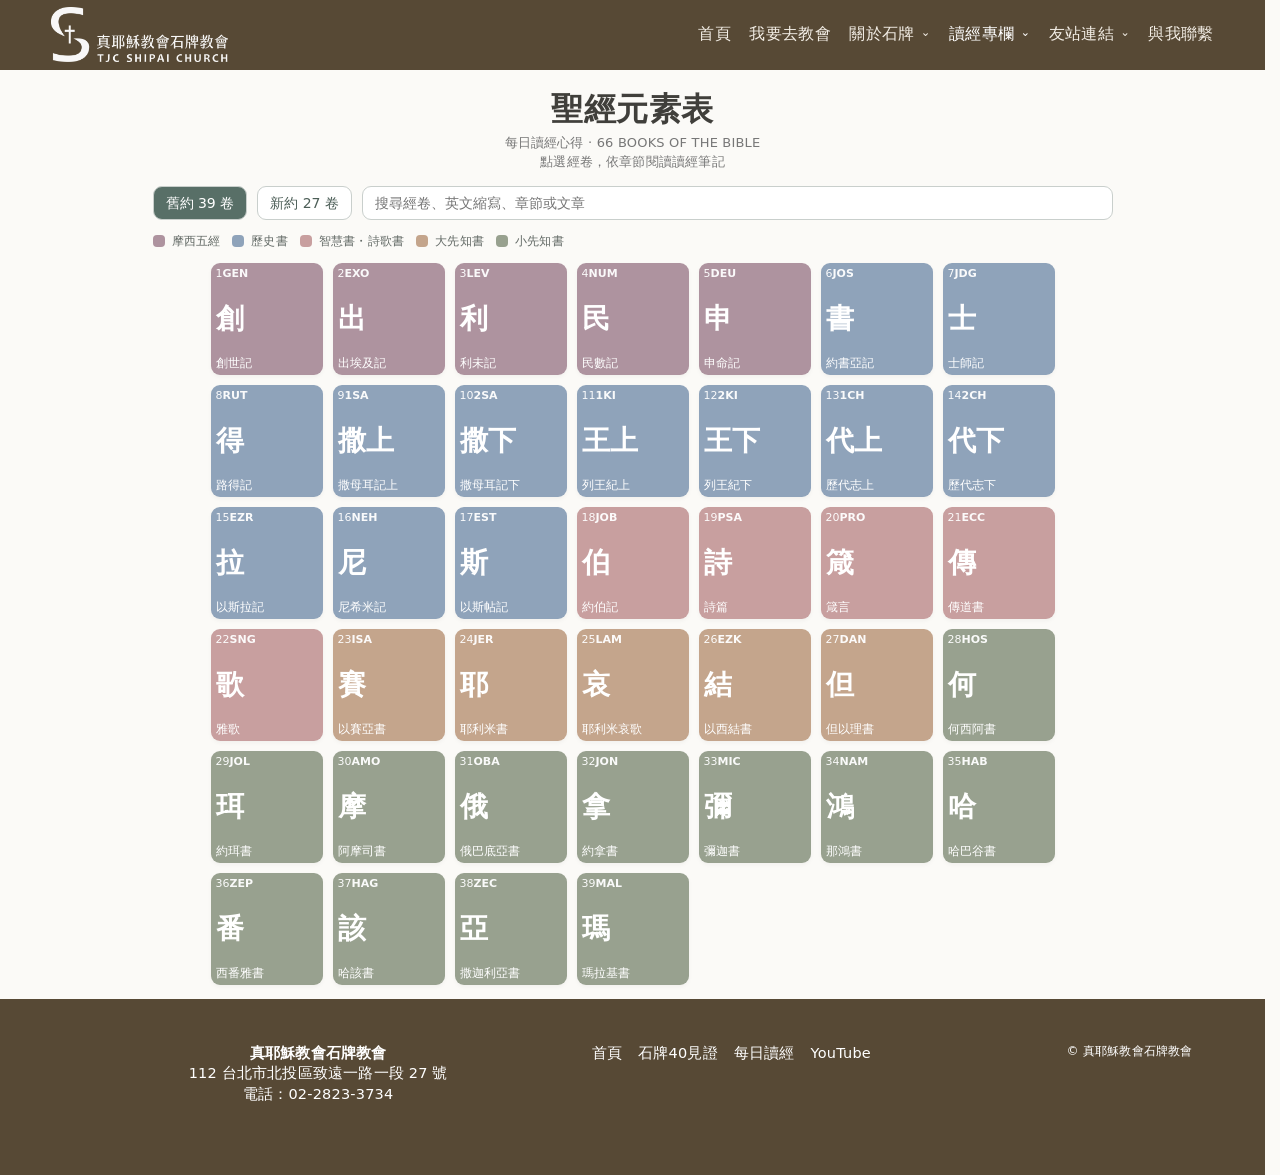
==== commit 5162bf58: "Unify Bible page site footer and keep chapter return link" ====
--- a/bible.html
+++ b/bible.html
@@ -1,4 +1,4 @@
-<!doctype html><html lang="zh-Hant"><head><meta charset="utf-8"><meta name="viewport" content="width=device-width,initial-scale=1"><meta name="description" content="每日讀經心得：以聖經元素表瀏覽新舊約66卷、逐章閱讀與查找心得。"><title>每日讀經心得｜聖經元素表</title><meta name="build-version" content="20261025-source-label"><link rel="icon" href="assets/bible-app-icon.svg" type="image/svg+xml"><meta property="og:type" content="website"><meta property="og:title" content="每日讀經心得｜聖經元素表"><meta property="og:description" content="免登入閱讀每日讀經心得，依聖經66卷與章節查找。"><meta property="og:url" content="https://h-s017.github.io/tjcshipai/bible.html"><meta property="og:image" content="https://h-s017.github.io/tjcshipai/assets/bible-share-card.svg"><meta name="twitter:card" content="summary_large_image"><link rel="manifest" href="manifest.webmanifest"><meta name="theme-color" content="#574935"><meta name="apple-mobile-web-app-capable" content="yes"><meta name="apple-mobile-web-app-title" content="每日讀經"><link rel="apple-touch-icon" href="assets/bible-app-icon.svg"><link rel="stylesheet" href="assets/styles.css?v=20261113-visit-lower"><link rel="stylesheet" href="assets/navigation.css?v=20261113-type-news"><link rel="stylesheet" href="assets/bible-theme.css?v=20261113"><style>
+<!doctype html><html lang="zh-Hant"><head><meta charset="utf-8"><meta name="viewport" content="width=device-width,initial-scale=1"><meta name="description" content="每日讀經心得：以聖經元素表瀏覽新舊約66卷、逐章閱讀與查找心得。"><title>每日讀經心得｜聖經元素表</title><meta name="build-version" content="20261025-source-label"><link rel="icon" href="assets/bible-app-icon.svg" type="image/svg+xml"><meta property="og:type" content="website"><meta property="og:title" content="每日讀經心得｜聖經元素表"><meta property="og:description" content="免登入閱讀每日讀經心得，依聖經66卷與章節查找。"><meta property="og:url" content="https://h-s017.github.io/tjcshipai/bible.html"><meta property="og:image" content="https://h-s017.github.io/tjcshipai/assets/bible-share-card.svg"><meta name="twitter:card" content="summary_large_image"><link rel="manifest" href="manifest.webmanifest"><meta name="theme-color" content="#574935"><meta name="apple-mobile-web-app-capable" content="yes"><meta name="apple-mobile-web-app-title" content="每日讀經"><link rel="apple-touch-icon" href="assets/bible-app-icon.svg"><link rel="stylesheet" href="assets/styles.css?v=20261113-visit-lower"><link rel="stylesheet" href="assets/navigation.css?v=20261113-type-news"><link rel="stylesheet" href="assets/bible-theme.css?v=20261122-unified-footer"><style>
 :root{font-family:system-ui,"Noto Sans TC",sans-serif;color:#403f3b;background:#fbfaf7}*{box-sizing:border-box}body{margin:0}header{background:#574935;color:#fff;padding:17px max(18px,calc((100vw - 1020px)/2));display:flex;align-items:center;justify-content:space-between}header a{color:inherit;text-decoration:none;font-weight:600}header span{font-size:12px;letter-spacing:.12em;color:#e3d8c9}main{max-width:1020px;padding:36px 18px 90px;margin:auto}h1{text-align:center;font-size:clamp(27px,5vw,42px);font-weight:600;margin:0 0 8px}.intro{text-align:center;color:#777;line-height:1.7;margin:0 0 28px}.controls{display:flex;gap:10px;flex-wrap:wrap;margin-bottom:22px}.controls button,.back{border:1px solid #c9cfcc;background:white;color:#4c5e57;padding:11px 17px;border-radius:9px;cursor:pointer}.controls button.active{background:#586f67;color:white}.controls input{flex:1;min-width:150px;border:1px solid #c9cfcc;border-radius:9px;padding:11px;font:inherit}.grid{display:grid;grid-template-columns:repeat(3,minmax(0,1fr));gap:12px}@media(min-width:700px){.grid{grid-template-columns:repeat(6,minmax(0,1fr))}}.tile{border:0;aspect-ratio:1;border-radius:14px;color:white;padding:12px;display:flex;flex-direction:column;justify-content:space-between;cursor:pointer;box-shadow:0 2px 4px #0000000a;transition:transform .15s}.tile:hover{transform:translateY(-3px)}.tile:focus-visible,.chapter:focus-visible{outline:3px solid #554735;outline-offset:3px}.tile .top{display:flex;justify-content:space-between;font-size:clamp(11px,2.5vw,15px);opacity:.95}.tile .center{text-align:center;font-size:clamp(25px,6vw,41px);font-weight:700;line-height:1.15}.tile .name{text-align:center;font-size:clamp(11px,2.9vw,15px)}.detail{margin-top:32px;border-top:1px solid #ddd;padding-top:25px}.detail h2{font-size:28px;margin:6px 0}.sub{color:#77817c;margin-bottom:20px}.chapters{display:grid;grid-template-columns:repeat(5,1fr);gap:9px}@media(min-width:700px){.chapters{grid-template-columns:repeat(10,1fr)}}.chapter{border:1px solid #cbd3d0;background:#fff;border-radius:8px;min-height:45px;font:inherit;cursor:pointer}.chapter.active{background:#596f67;color:#fff}.entry{background:#f0f2ef;border-radius:13px;margin-top:20px;padding:22px;line-height:1.7}.entry h3{margin:0 0 6px}.entry p{margin:7px 0}.muted{color:#6a7570}.hidden{display:none}footer{text-align:center;color:#85817b;font-size:13px;margin-top:44px}footer a{color:inherit;text-decoration:none}footer a:hover,footer a:focus-visible{text-decoration:underline}#detail:not(.hidden) + footer{display:none}#books:empty:after{content:"查無符合的經卷";color:#777}.category-legend{display:flex;flex-wrap:wrap;gap:8px 14px;margin:-5px 0 18px}.legend-item{display:inline-flex;align-items:center;gap:7px;font-size:13px;color:#626965}.legend-dot{width:12px;height:12px;border-radius:4px;flex:none}.tile{position:relative}.tile .category-name{font-size:11px;line-height:1.2;opacity:.94;text-align:center;letter-spacing:.02em}.tile .name{line-height:1.3}
 .reading-toolbar{display:flex;gap:9px;justify-content:space-between;align-items:center;flex-wrap:wrap;margin:12px 0}.reading-toolbar button,.share{border:1px solid #cbd3d0;background:#fff;border-radius:9px;padding:10px 13px;color:#405e54;font:inherit;cursor:pointer}.reading-toolbar button:disabled{opacity:.35;cursor:default}.article-card{display:block;background:#fff;border:1px solid #d9dfdc;border-radius:12px;padding:17px 18px;margin:12px 0;text-decoration:none;color:#343c38;box-shadow:0 2px 6px #00000008}.article-card:hover,.article-card:focus-visible{border-color:#607d71;box-shadow:0 4px 13px #00000012}.article-card .source{font-size:13px;color:#567267}.article-card .article-title{display:block;font-size:17px;font-weight:650;margin:7px 0;line-height:1.55}.article-card .date{font-size:12px;color:#747d78}.article-card .read{float:right;color:#356653;font-size:13px}.result-title{font-size:17px;margin:18px 0 8px}#entry>.result-title,#entry>h3,#entry>h4{display:none!important}.search-results{margin:0 0 24px}.search-results[hidden]{display:none}.search-hit{width:100%;text-align:left;border:1px solid #d9dfdc;background:#fff;border-radius:9px;padding:12px;margin:6px 0;font:inherit;cursor:pointer;color:#334b42}.search-hit small{display:block;color:#6c7772;margin-top:4px}.entry{scroll-margin-top:14px}.detail{scroll-margin-top:12px}@media(max-width:699px){main{padding:24px 14px 65px}.grid{gap:9px}.tile{padding:9px;border-radius:11px}.detail{margin-top:20px}.chapters{grid-template-columns:repeat(5,minmax(0,1fr));gap:7px}.chapter{min-height:46px}.entry{padding:16px;margin-top:14px}.controls input{flex-basis:100%}.article-card{padding:15px}.reading-toolbar button{flex:1;min-width:110px}} 
 /* Share one square grid across both testaments, sized to fit the 27 New Testament books. */
@@ -83,7 +83,11 @@
       <a href="contact.html">與我聯繫</a>
     </nav>
     <button class="menu-button" type="button" aria-label="開啟選單" aria-controls="site-navigation" aria-expanded="false"><span></span><span></span><span></span></button>
-  </header><main><h1>聖經元素表</h1><p class="intro">每日讀經心得 · 66 BOOKS OF THE BIBLE<br>點選經卷，依章節閱讀讀經筆記</p><div class="controls"><button id="old" class="active" type="button">舊約 39 卷</button><button id="new" type="button">新約 27 卷</button><input id="search" aria-label="搜尋經卷" placeholder="搜尋經卷、英文縮寫、章節或文章"></div><div id="category-legend" class="category-legend" aria-label="聖經經卷分類色彩說明"></div><section id="search-results" class="search-results" hidden aria-live="polite"></section><section id="books" class="grid" aria-label="聖經經卷元素表"></section><section id="detail" class="detail hidden" aria-live="polite"><button id="close" class="back" type="button">← 返回經卷</button><h2 id="booktitle"></h2><p id="meta" class="sub"></p><h3>選擇章節</h3><div id="chapters" class="chapters"></div><div class="reading-toolbar"><button id="prev" type="button">← 上一章</button><button id="share" class="share" type="button">分享本章 ↗</button><button id="next" type="button">下一章 →</button></div><div id="entry" class="entry"></div><div class="reading-toolbar"><button id="prev-bottom" type="button">← 上一章</button><button id="next-bottom" type="button">下一章 →</button></div><footer class="chapter-footer"><a href="index.html" aria-label="返回石牌教會首頁">真耶穌教會石牌教會</a></footer></section><footer><a href="index.html" aria-label="返回石牌教會首頁">真耶穌教會石牌教會</a></footer></main><script>
+  </header><main><h1>聖經元素表</h1><p class="intro">每日讀經心得 · 66 BOOKS OF THE BIBLE<br>點選經卷，依章節閱讀讀經筆記</p><div class="controls"><button id="old" class="active" type="button">舊約 39 卷</button><button id="new" type="button">新約 27 卷</button><input id="search" aria-label="搜尋經卷" placeholder="搜尋經卷、英文縮寫、章節或文章"></div><div id="category-legend" class="category-legend" aria-label="聖經經卷分類色彩說明"></div><section id="search-results" class="search-results" hidden aria-live="polite"></section><section id="books" class="grid" aria-label="聖經經卷元素表"></section><section id="detail" class="detail hidden" aria-live="polite"><button id="close" class="back" type="button">← 返回經卷</button><h2 id="booktitle"></h2><p id="meta" class="sub"></p><h3>選擇章節</h3><div id="chapters" class="chapters"></div><div class="reading-toolbar"><button id="prev" type="button">← 上一章</button><button id="share" class="share" type="button">分享本章 ↗</button><button id="next" type="button">下一章 →</button></div><div id="entry" class="entry"></div><div class="reading-toolbar"><button id="prev-bottom" type="button">← 上一章</button><button id="next-bottom" type="button">下一章 →</button></div><footer class="chapter-footer"><a href="index.html" aria-label="返回石牌教會首頁">真耶穌教會石牌教會</a></footer></section></main><footer class="footer">
+    <div><strong>真耶穌教會石牌教會</strong><p>112 台北市北投區致遠一路一段 27 號<br>電話：<a href="tel:+886228233734">02-2823-3734</a></p></div>
+    <div class="footer-links"><a href="index.html">首頁</a><a href="testimonies.html">石牌40見證</a><a href="https://tjcshipaiandtianmu.blogspot.com/" target="_blank" rel="noopener">每日讀經</a><a href="https://youtube.com/@TJChurchShipai" target="_blank" rel="noopener">YouTube</a></div>
+    <small>© 真耶穌教會石牌教會</small>
+  </footer><script>
 const books=[["創世記","創","GEN",50],["出埃及記","出","EXO",40],["利未記","利","LEV",27],["民數記","民","NUM",36],["申命記","申","DEU",34],["約書亞記","書","JOS",24],["士師記","士","JDG",21],["路得記","得","RUT",4],["撒母耳記上","撒上","1SA",31],["撒母耳記下","撒下","2SA",24],["列王紀上","王上","1KI",22],["列王紀下","王下","2KI",25],["歷代志上","代上","1CH",29],["歷代志下","代下","2CH",36],["以斯拉記","拉","EZR",10],["尼希米記","尼","NEH",13],["以斯帖記","斯","EST",10],["約伯記","伯","JOB",42],["詩篇","詩","PSA",150],["箴言","箴","PRO",31],["傳道書","傳","ECC",12],["雅歌","歌","SNG",8],["以賽亞書","賽","ISA",66],["耶利米書","耶","JER",52],["耶利米哀歌","哀","LAM",5],["以西結書","結","EZK",48],["但以理書","但","DAN",12],["何西阿書","何","HOS",14],["約珥書","珥","JOL",3],["阿摩司書","摩","AMO",9],["俄巴底亞書","俄","OBA",1],["約拿書","拿","JON",4],["彌迦書","彌","MIC",7],["那鴻書","鴻","NAM",3],["哈巴谷書","哈","HAB",3],["西番雅書","番","ZEP",3],["哈該書","該","HAG",2],["撒迦利亞書","亞","ZEC",14],["瑪拉基書","瑪","MAL",4],["馬太福音","太","MAT",28],["馬可福音","可","MRK",16],["路加福音","路","LUK",24],["約翰福音","約","JHN",21],["使徒行傳","徒","ACT",28],["羅馬書","羅","ROM",16],["哥林多前書","林前","1CO",16],["哥林多後書","林後","2CO",13],["加拉太書","加","GAL",6],["以弗所書","弗","EPH",6],["腓立比書","腓","PHP",4],["歌羅西書","西","COL",4],["帖撒羅尼迦前書","帖前","1TH",5],["帖撒羅尼迦後書","帖後","2TH",3],["提摩太前書","提前","1TI",6],["提摩太後書","提後","2TI",4],["提多書","多","TIT",3],["腓利門書","門","PHM",1],["希伯來書","來","HEB",13],["雅各書","雅","JAS",5],["彼得前書","彼前","1PE",5],["彼得後書","彼後","2PE",3],["約翰一書","約一","1JN",5],["約翰二書","約二","2JN",1],["約翰三書","約三","3JN",1],["猶大書","猶","JUD",1],["啟示錄","啟","REV",22]];let testament='old',selected=-1,chapter=1,searchTimer=0;
 const el=id=>document.getElementById(id);
 const categories=[
--- a/assets/bible-theme.css
+++ b/assets/bible-theme.css
@@ -187,9 +187,23 @@
   border-color: #c9cfcc;
 }
 .contact-note { color: var(--muted); font-size: 15px; }
-.footer { color: var(--muted); font-size: 14.5px; }
-.footer strong { color: var(--ink); font-weight: 600; }
-.footer-links a:hover, .footer a:hover { color: var(--accent); }
+/* Unified coffee footer: same surface as the top navigation. */
+body .footer {
+  width:100%;
+  max-width:none;
+  box-sizing:border-box;
+  background-color:#574935;
+  color:#ffffff;
+  font-size:14.5px;
+  padding-left:max(20px,calc((100% - 1120px)/2));
+  padding-right:max(20px,calc((100% - 1120px)/2));
+  border-top:0;
+}
+body .footer strong,body .footer p,body .footer small,
+body .footer a,body .footer a:visited { color:#ffffff; }
+body .footer strong { font-weight:600; }
+body .footer-links a:hover,body .footer a:hover { color:#ffffff; text-decoration:underline; text-underline-offset:4px; }
+body .footer a:focus-visible { outline-color:#ffffff; }
 
 /* 各頁的鍵盤操作與表單也使用一致的可辨識焦點。 */
 :where(a, button, input, textarea, select):focus-visible {
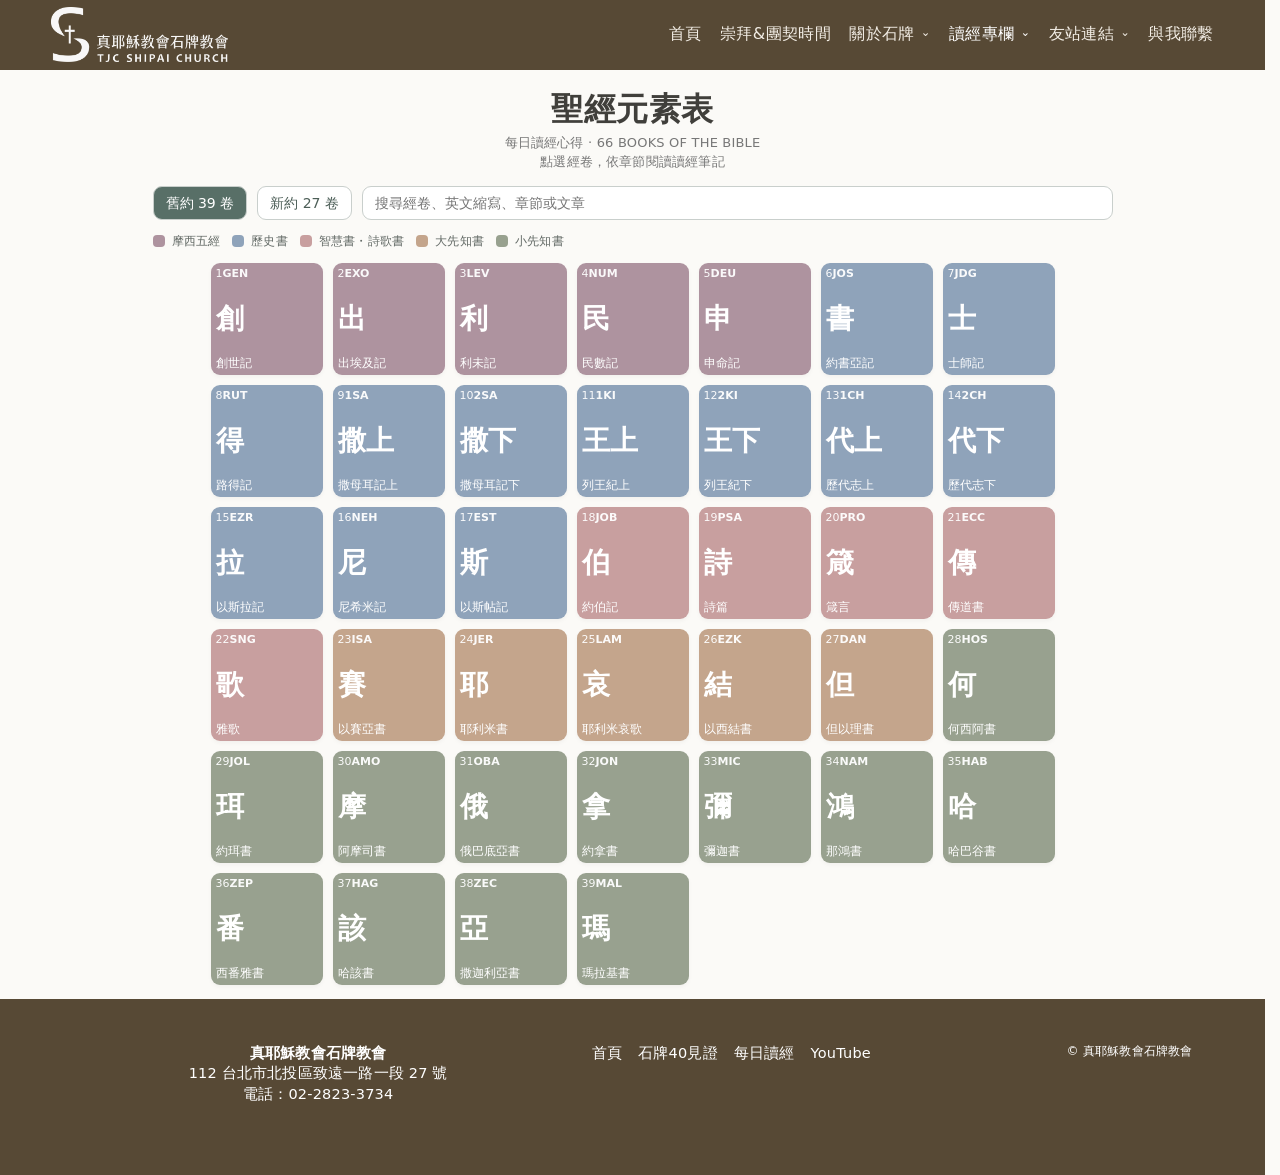
==== commit 25e90a1d: "Link navigation to schedule.html" ====
--- a/bible.html
+++ b/bible.html
@@ -49,7 +49,7 @@
     <a class="brand" href="index.html" aria-label="真耶穌教會石牌教會｜回到首頁"><span class="brand-logo" aria-hidden="true"></span></a>
     <nav class="nav" id="site-navigation" aria-label="主選單">
       <a href="index.html">首頁</a>
-      <a href="visit.html">我要去教會</a>
+      <a href="schedule.html">崇拜&amp;團契時間</a>
       <div class="nav-item has-submenu">
         <button class="nav-trigger" type="button">關於石牌</button>
         <div class="submenu" aria-label="關於石牌子選單">
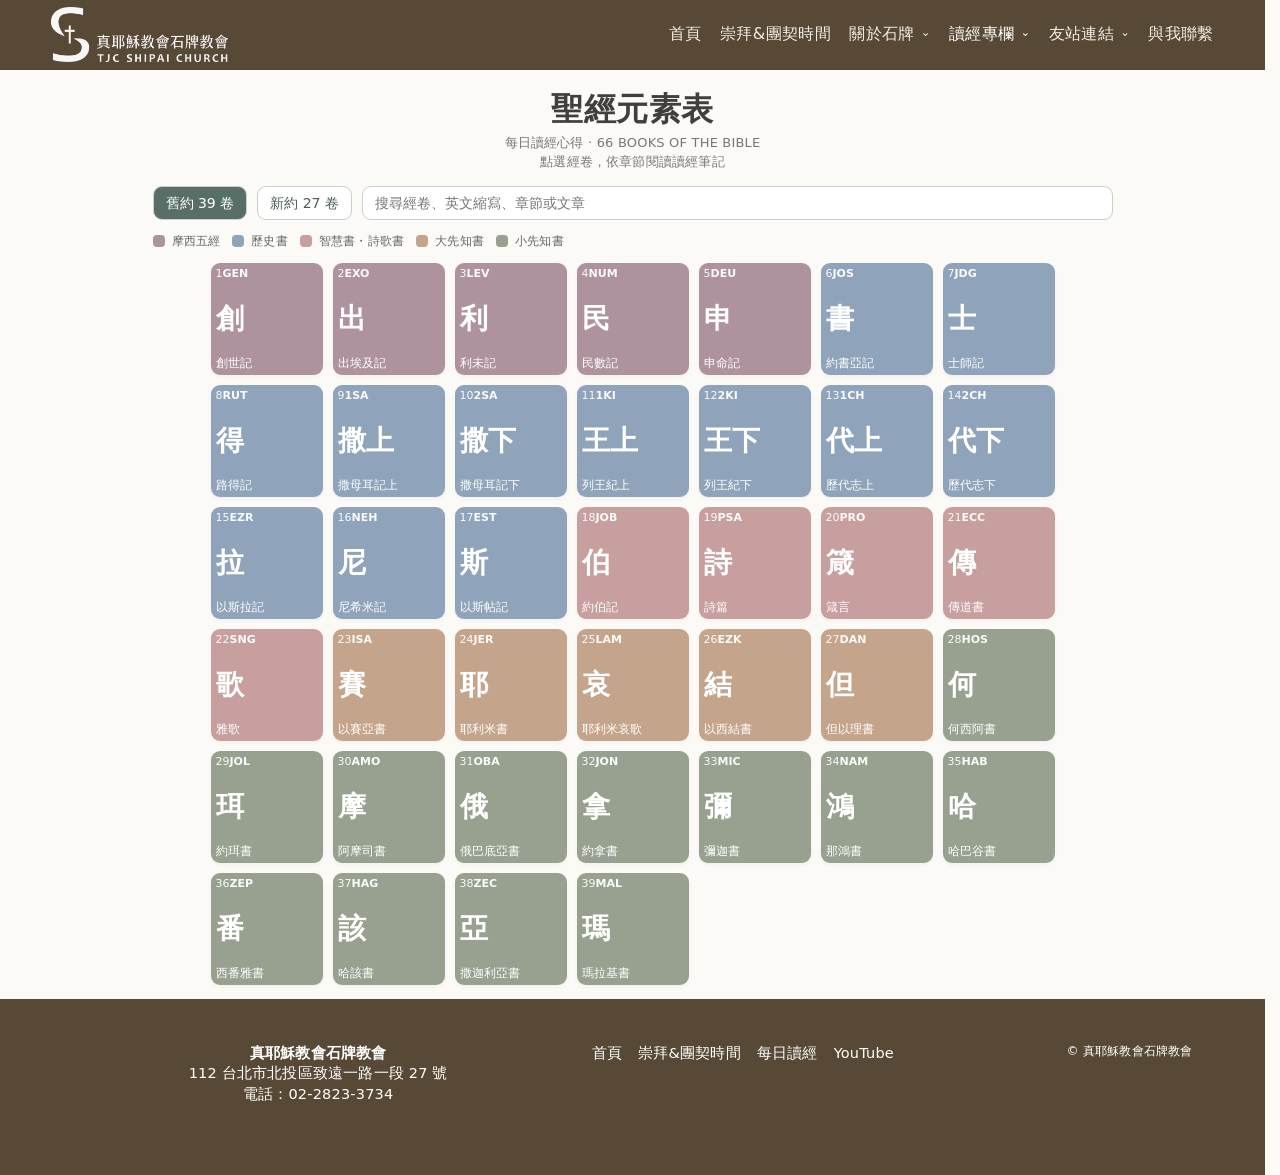
==== commit deca04c6: "Replace footer testimonies link with worship and fellowship schedule" ====
--- a/bible.html
+++ b/bible.html
@@ -85,7 +85,7 @@
     <button class="menu-button" type="button" aria-label="開啟選單" aria-controls="site-navigation" aria-expanded="false"><span></span><span></span><span></span></button>
   </header><main><h1>聖經元素表</h1><p class="intro">每日讀經心得 · 66 BOOKS OF THE BIBLE<br>點選經卷，依章節閱讀讀經筆記</p><div class="controls"><button id="old" class="active" type="button">舊約 39 卷</button><button id="new" type="button">新約 27 卷</button><input id="search" aria-label="搜尋經卷" placeholder="搜尋經卷、英文縮寫、章節或文章"></div><div id="category-legend" class="category-legend" aria-label="聖經經卷分類色彩說明"></div><section id="search-results" class="search-results" hidden aria-live="polite"></section><section id="books" class="grid" aria-label="聖經經卷元素表"></section><section id="detail" class="detail hidden" aria-live="polite"><button id="close" class="back" type="button">← 返回經卷</button><h2 id="booktitle"></h2><p id="meta" class="sub"></p><h3>選擇章節</h3><div id="chapters" class="chapters"></div><div class="reading-toolbar"><button id="prev" type="button">← 上一章</button><button id="share" class="share" type="button">分享本章 ↗</button><button id="next" type="button">下一章 →</button></div><div id="entry" class="entry"></div><div class="reading-toolbar"><button id="prev-bottom" type="button">← 上一章</button><button id="next-bottom" type="button">下一章 →</button></div><footer class="chapter-footer"><a href="index.html" aria-label="返回石牌教會首頁">真耶穌教會石牌教會</a></footer></section></main><footer class="footer">
     <div><strong>真耶穌教會石牌教會</strong><p>112 台北市北投區致遠一路一段 27 號<br>電話：<a href="tel:+886228233734">02-2823-3734</a></p></div>
-    <div class="footer-links"><a href="index.html">首頁</a><a href="testimonies.html">石牌40見證</a><a href="https://tjcshipaiandtianmu.blogspot.com/" target="_blank" rel="noopener">每日讀經</a><a href="https://youtube.com/@TJChurchShipai" target="_blank" rel="noopener">YouTube</a></div>
+    <div class="footer-links"><a href="index.html">首頁</a><a href="schedule.html">崇拜&amp;團契時間</a><a href="https://tjcshipaiandtianmu.blogspot.com/" target="_blank" rel="noopener">每日讀經</a><a href="https://youtube.com/@TJChurchShipai" target="_blank" rel="noopener">YouTube</a></div>
     <small>© 真耶穌教會石牌教會</small>
   </footer><script>
 const books=[["創世記","創","GEN",50],["出埃及記","出","EXO",40],["利未記","利","LEV",27],["民數記","民","NUM",36],["申命記","申","DEU",34],["約書亞記","書","JOS",24],["士師記","士","JDG",21],["路得記","得","RUT",4],["撒母耳記上","撒上","1SA",31],["撒母耳記下","撒下","2SA",24],["列王紀上","王上","1KI",22],["列王紀下","王下","2KI",25],["歷代志上","代上","1CH",29],["歷代志下","代下","2CH",36],["以斯拉記","拉","EZR",10],["尼希米記","尼","NEH",13],["以斯帖記","斯","EST",10],["約伯記","伯","JOB",42],["詩篇","詩","PSA",150],["箴言","箴","PRO",31],["傳道書","傳","ECC",12],["雅歌","歌","SNG",8],["以賽亞書","賽","ISA",66],["耶利米書","耶","JER",52],["耶利米哀歌","哀","LAM",5],["以西結書","結","EZK",48],["但以理書","但","DAN",12],["何西阿書","何","HOS",14],["約珥書","珥","JOL",3],["阿摩司書","摩","AMO",9],["俄巴底亞書","俄","OBA",1],["約拿書","拿","JON",4],["彌迦書","彌","MIC",7],["那鴻書","鴻","NAM",3],["哈巴谷書","哈","HAB",3],["西番雅書","番","ZEP",3],["哈該書","該","HAG",2],["撒迦利亞書","亞","ZEC",14],["瑪拉基書","瑪","MAL",4],["馬太福音","太","MAT",28],["馬可福音","可","MRK",16],["路加福音","路","LUK",24],["約翰福音","約","JHN",21],["使徒行傳","徒","ACT",28],["羅馬書","羅","ROM",16],["哥林多前書","林前","1CO",16],["哥林多後書","林後","2CO",13],["加拉太書","加","GAL",6],["以弗所書","弗","EPH",6],["腓立比書","腓","PHP",4],["歌羅西書","西","COL",4],["帖撒羅尼迦前書","帖前","1TH",5],["帖撒羅尼迦後書","帖後","2TH",3],["提摩太前書","提前","1TI",6],["提摩太後書","提後","2TI",4],["提多書","多","TIT",3],["腓利門書","門","PHM",1],["希伯來書","來","HEB",13],["雅各書","雅","JAS",5],["彼得前書","彼前","1PE",5],["彼得後書","彼後","2PE",3],["約翰一書","約一","1JN",5],["約翰二書","約二","2JN",1],["約翰三書","約三","3JN",1],["猶大書","猶","JUD",1],["啟示錄","啟","REV",22]];let testament='old',selected=-1,chapter=1,searchTimer=0;
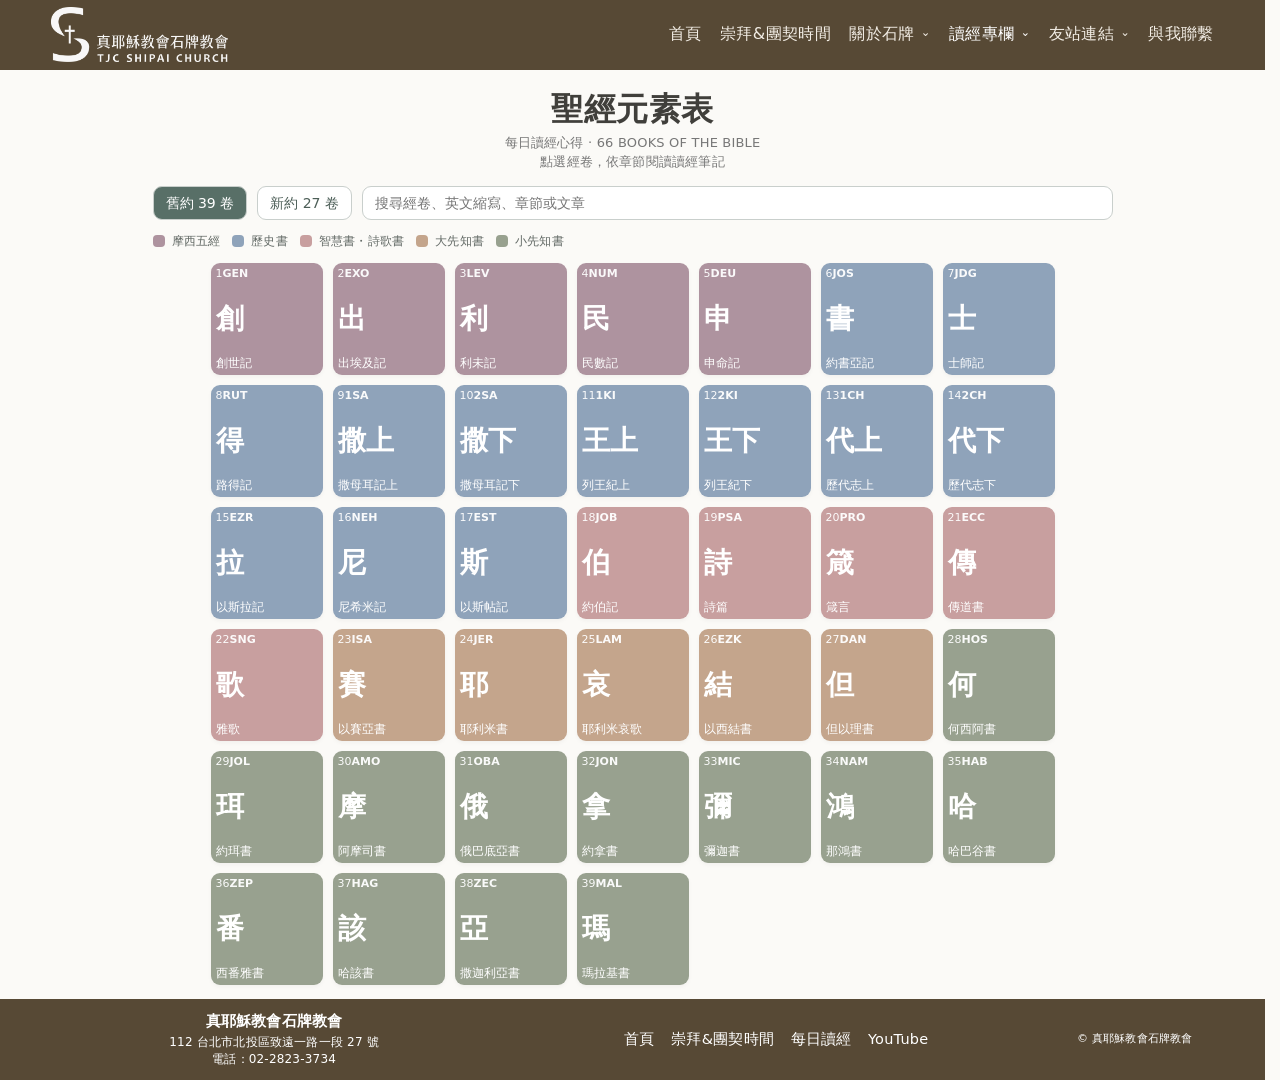
==== commit 77eb5d10: "Refresh compact footer styling across public pages" ====
--- a/bible.html
+++ b/bible.html
@@ -1,4 +1,4 @@
-<!doctype html><html lang="zh-Hant"><head><meta charset="utf-8"><meta name="viewport" content="width=device-width,initial-scale=1"><meta name="description" content="每日讀經心得：以聖經元素表瀏覽新舊約66卷、逐章閱讀與查找心得。"><title>每日讀經心得｜聖經元素表</title><meta name="build-version" content="20261025-source-label"><link rel="icon" href="assets/bible-app-icon.svg" type="image/svg+xml"><meta property="og:type" content="website"><meta property="og:title" content="每日讀經心得｜聖經元素表"><meta property="og:description" content="免登入閱讀每日讀經心得，依聖經66卷與章節查找。"><meta property="og:url" content="https://h-s017.github.io/tjcshipai/bible.html"><meta property="og:image" content="https://h-s017.github.io/tjcshipai/assets/bible-share-card.svg"><meta name="twitter:card" content="summary_large_image"><link rel="manifest" href="manifest.webmanifest"><meta name="theme-color" content="#574935"><meta name="apple-mobile-web-app-capable" content="yes"><meta name="apple-mobile-web-app-title" content="每日讀經"><link rel="apple-touch-icon" href="assets/bible-app-icon.svg"><link rel="stylesheet" href="assets/styles.css?v=20261113-visit-lower"><link rel="stylesheet" href="assets/navigation.css?v=20261113-type-news"><link rel="stylesheet" href="assets/bible-theme.css?v=20261122-unified-footer"><style>
+<!doctype html><html lang="zh-Hant"><head><meta charset="utf-8"><meta name="viewport" content="width=device-width,initial-scale=1"><meta name="description" content="每日讀經心得：以聖經元素表瀏覽新舊約66卷、逐章閱讀與查找心得。"><title>每日讀經心得｜聖經元素表</title><meta name="build-version" content="20261025-source-label"><link rel="icon" href="assets/bible-app-icon.svg" type="image/svg+xml"><meta property="og:type" content="website"><meta property="og:title" content="每日讀經心得｜聖經元素表"><meta property="og:description" content="免登入閱讀每日讀經心得，依聖經66卷與章節查找。"><meta property="og:url" content="https://h-s017.github.io/tjcshipai/bible.html"><meta property="og:image" content="https://h-s017.github.io/tjcshipai/assets/bible-share-card.svg"><meta name="twitter:card" content="summary_large_image"><link rel="manifest" href="manifest.webmanifest"><meta name="theme-color" content="#574935"><meta name="apple-mobile-web-app-capable" content="yes"><meta name="apple-mobile-web-app-title" content="每日讀經"><link rel="apple-touch-icon" href="assets/bible-app-icon.svg"><link rel="stylesheet" href="assets/styles.css?v=20261122-footer81"><link rel="stylesheet" href="assets/navigation.css?v=20261113-type-news"><link rel="stylesheet" href="assets/bible-theme.css?v=20261122-unified-footer"><style>
 :root{font-family:system-ui,"Noto Sans TC",sans-serif;color:#403f3b;background:#fbfaf7}*{box-sizing:border-box}body{margin:0}header{background:#574935;color:#fff;padding:17px max(18px,calc((100vw - 1020px)/2));display:flex;align-items:center;justify-content:space-between}header a{color:inherit;text-decoration:none;font-weight:600}header span{font-size:12px;letter-spacing:.12em;color:#e3d8c9}main{max-width:1020px;padding:36px 18px 90px;margin:auto}h1{text-align:center;font-size:clamp(27px,5vw,42px);font-weight:600;margin:0 0 8px}.intro{text-align:center;color:#777;line-height:1.7;margin:0 0 28px}.controls{display:flex;gap:10px;flex-wrap:wrap;margin-bottom:22px}.controls button,.back{border:1px solid #c9cfcc;background:white;color:#4c5e57;padding:11px 17px;border-radius:9px;cursor:pointer}.controls button.active{background:#586f67;color:white}.controls input{flex:1;min-width:150px;border:1px solid #c9cfcc;border-radius:9px;padding:11px;font:inherit}.grid{display:grid;grid-template-columns:repeat(3,minmax(0,1fr));gap:12px}@media(min-width:700px){.grid{grid-template-columns:repeat(6,minmax(0,1fr))}}.tile{border:0;aspect-ratio:1;border-radius:14px;color:white;padding:12px;display:flex;flex-direction:column;justify-content:space-between;cursor:pointer;box-shadow:0 2px 4px #0000000a;transition:transform .15s}.tile:hover{transform:translateY(-3px)}.tile:focus-visible,.chapter:focus-visible{outline:3px solid #554735;outline-offset:3px}.tile .top{display:flex;justify-content:space-between;font-size:clamp(11px,2.5vw,15px);opacity:.95}.tile .center{text-align:center;font-size:clamp(25px,6vw,41px);font-weight:700;line-height:1.15}.tile .name{text-align:center;font-size:clamp(11px,2.9vw,15px)}.detail{margin-top:32px;border-top:1px solid #ddd;padding-top:25px}.detail h2{font-size:28px;margin:6px 0}.sub{color:#77817c;margin-bottom:20px}.chapters{display:grid;grid-template-columns:repeat(5,1fr);gap:9px}@media(min-width:700px){.chapters{grid-template-columns:repeat(10,1fr)}}.chapter{border:1px solid #cbd3d0;background:#fff;border-radius:8px;min-height:45px;font:inherit;cursor:pointer}.chapter.active{background:#596f67;color:#fff}.entry{background:#f0f2ef;border-radius:13px;margin-top:20px;padding:22px;line-height:1.7}.entry h3{margin:0 0 6px}.entry p{margin:7px 0}.muted{color:#6a7570}.hidden{display:none}footer{text-align:center;color:#85817b;font-size:13px;margin-top:44px}footer a{color:inherit;text-decoration:none}footer a:hover,footer a:focus-visible{text-decoration:underline}#detail:not(.hidden) + footer{display:none}#books:empty:after{content:"查無符合的經卷";color:#777}.category-legend{display:flex;flex-wrap:wrap;gap:8px 14px;margin:-5px 0 18px}.legend-item{display:inline-flex;align-items:center;gap:7px;font-size:13px;color:#626965}.legend-dot{width:12px;height:12px;border-radius:4px;flex:none}.tile{position:relative}.tile .category-name{font-size:11px;line-height:1.2;opacity:.94;text-align:center;letter-spacing:.02em}.tile .name{line-height:1.3}
 .reading-toolbar{display:flex;gap:9px;justify-content:space-between;align-items:center;flex-wrap:wrap;margin:12px 0}.reading-toolbar button,.share{border:1px solid #cbd3d0;background:#fff;border-radius:9px;padding:10px 13px;color:#405e54;font:inherit;cursor:pointer}.reading-toolbar button:disabled{opacity:.35;cursor:default}.article-card{display:block;background:#fff;border:1px solid #d9dfdc;border-radius:12px;padding:17px 18px;margin:12px 0;text-decoration:none;color:#343c38;box-shadow:0 2px 6px #00000008}.article-card:hover,.article-card:focus-visible{border-color:#607d71;box-shadow:0 4px 13px #00000012}.article-card .source{font-size:13px;color:#567267}.article-card .article-title{display:block;font-size:17px;font-weight:650;margin:7px 0;line-height:1.55}.article-card .date{font-size:12px;color:#747d78}.article-card .read{float:right;color:#356653;font-size:13px}.result-title{font-size:17px;margin:18px 0 8px}#entry>.result-title,#entry>h3,#entry>h4{display:none!important}.search-results{margin:0 0 24px}.search-results[hidden]{display:none}.search-hit{width:100%;text-align:left;border:1px solid #d9dfdc;background:#fff;border-radius:9px;padding:12px;margin:6px 0;font:inherit;cursor:pointer;color:#334b42}.search-hit small{display:block;color:#6c7772;margin-top:4px}.entry{scroll-margin-top:14px}.detail{scroll-margin-top:12px}@media(max-width:699px){main{padding:24px 14px 65px}.grid{gap:9px}.tile{padding:9px;border-radius:11px}.detail{margin-top:20px}.chapters{grid-template-columns:repeat(5,minmax(0,1fr));gap:7px}.chapter{min-height:46px}.entry{padding:16px;margin-top:14px}.controls input{flex-basis:100%}.article-card{padding:15px}.reading-toolbar button{flex:1;min-width:110px}} 
 /* Share one square grid across both testaments, sized to fit the 27 New Testament books. */
--- a/assets/styles.css
+++ b/assets/styles.css
@@ -958,3 +958,41 @@
 .home-page .visit-section.section {
   padding-top: 52px;
 }
+
+
+/* Shared compact footer: match the masthead's 81px desktop height. */
+.footer {
+  box-sizing:border-box;
+  max-width:none;
+  width:100%;
+  height:81px;
+  min-height:81px;
+  margin:0;
+  padding:7px clamp(16px,4vw,54px);
+  display:flex;
+  flex-direction:row;
+  align-items:center;
+  justify-content:space-between;
+  gap:clamp(12px,2vw,30px);
+  line-height:1.35;
+}
+.footer > div:first-child {min-width:0; flex:0 1 36%;}
+.footer > div:first-child strong {display:block;}
+.footer > div:first-child p {margin:3px 0 0;font-size:12px;line-height:1.4;}
+.footer .footer-links {display:flex;align-items:center;gap:clamp(10px,1.3vw,20px);flex-wrap:nowrap;white-space:nowrap;}
+.footer > small {flex:0 0 auto;font-size:11px;white-space:nowrap;}
+@media (max-width:880px) {
+  .footer {
+    height:81px;
+    min-height:81px;
+    padding:9px 16px;
+    flex-direction:column;
+    align-items:center;
+    justify-content:center;
+    gap:9px;
+    text-align:center;
+  }
+  .footer > div:first-child {flex:0 0 auto;}
+  .footer > div:first-child p,.footer > small {display:none;}
+  .footer .footer-links {justify-content:center;gap:clamp(9px,2.2vw,18px);width:100%;font-size:clamp(11px,2.5vw,13px);}
+}
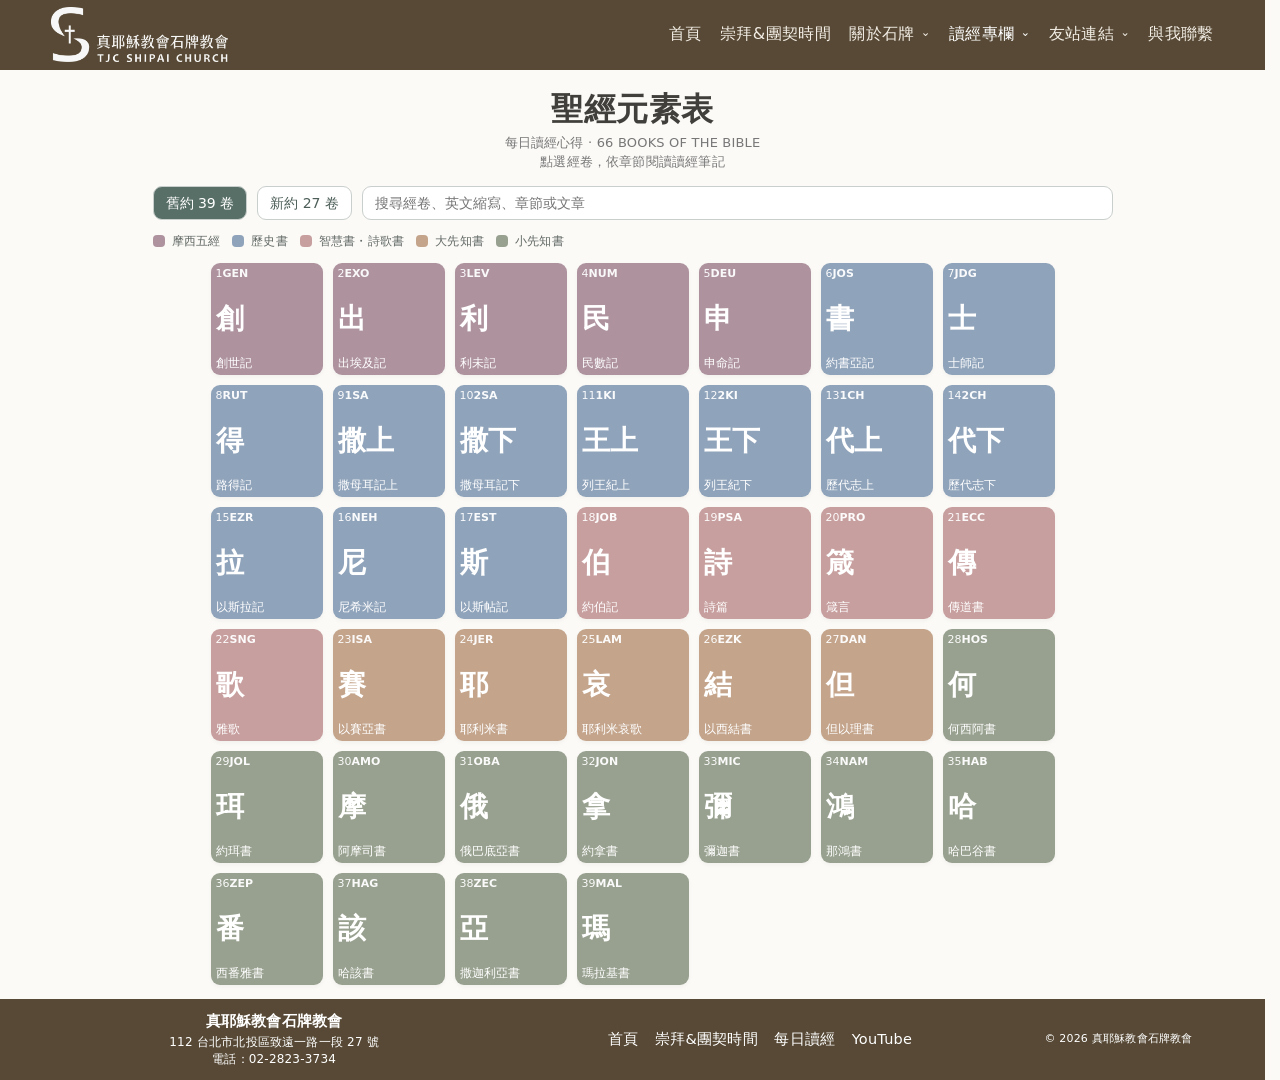
==== commit 62b57da2: "Display full copyright notice in site footer" ====
--- a/bible.html
+++ b/bible.html
@@ -86,7 +86,7 @@
   </header><main><h1>聖經元素表</h1><p class="intro">每日讀經心得 · 66 BOOKS OF THE BIBLE<br>點選經卷，依章節閱讀讀經筆記</p><div class="controls"><button id="old" class="active" type="button">舊約 39 卷</button><button id="new" type="button">新約 27 卷</button><input id="search" aria-label="搜尋經卷" placeholder="搜尋經卷、英文縮寫、章節或文章"></div><div id="category-legend" class="category-legend" aria-label="聖經經卷分類色彩說明"></div><section id="search-results" class="search-results" hidden aria-live="polite"></section><section id="books" class="grid" aria-label="聖經經卷元素表"></section><section id="detail" class="detail hidden" aria-live="polite"><button id="close" class="back" type="button">← 返回經卷</button><h2 id="booktitle"></h2><p id="meta" class="sub"></p><h3>選擇章節</h3><div id="chapters" class="chapters"></div><div class="reading-toolbar"><button id="prev" type="button">← 上一章</button><button id="share" class="share" type="button">分享本章 ↗</button><button id="next" type="button">下一章 →</button></div><div id="entry" class="entry"></div><div class="reading-toolbar"><button id="prev-bottom" type="button">← 上一章</button><button id="next-bottom" type="button">下一章 →</button></div><footer class="chapter-footer"><a href="index.html" aria-label="返回石牌教會首頁">真耶穌教會石牌教會</a></footer></section></main><footer class="footer">
     <div><strong>真耶穌教會石牌教會</strong><p>112 台北市北投區致遠一路一段 27 號<br>電話：<a href="tel:+886228233734">02-2823-3734</a></p></div>
     <div class="footer-links"><a href="index.html">首頁</a><a href="schedule.html">崇拜&amp;團契時間</a><a href="https://tjcshipaiandtianmu.blogspot.com/" target="_blank" rel="noopener">每日讀經</a><a href="https://youtube.com/@TJChurchShipai" target="_blank" rel="noopener">YouTube</a></div>
-    <small>© 真耶穌教會石牌教會</small>
+    <small>© 2026 真耶穌教會石牌教會</small>
   </footer><script>
 const books=[["創世記","創","GEN",50],["出埃及記","出","EXO",40],["利未記","利","LEV",27],["民數記","民","NUM",36],["申命記","申","DEU",34],["約書亞記","書","JOS",24],["士師記","士","JDG",21],["路得記","得","RUT",4],["撒母耳記上","撒上","1SA",31],["撒母耳記下","撒下","2SA",24],["列王紀上","王上","1KI",22],["列王紀下","王下","2KI",25],["歷代志上","代上","1CH",29],["歷代志下","代下","2CH",36],["以斯拉記","拉","EZR",10],["尼希米記","尼","NEH",13],["以斯帖記","斯","EST",10],["約伯記","伯","JOB",42],["詩篇","詩","PSA",150],["箴言","箴","PRO",31],["傳道書","傳","ECC",12],["雅歌","歌","SNG",8],["以賽亞書","賽","ISA",66],["耶利米書","耶","JER",52],["耶利米哀歌","哀","LAM",5],["以西結書","結","EZK",48],["但以理書","但","DAN",12],["何西阿書","何","HOS",14],["約珥書","珥","JOL",3],["阿摩司書","摩","AMO",9],["俄巴底亞書","俄","OBA",1],["約拿書","拿","JON",4],["彌迦書","彌","MIC",7],["那鴻書","鴻","NAM",3],["哈巴谷書","哈","HAB",3],["西番雅書","番","ZEP",3],["哈該書","該","HAG",2],["撒迦利亞書","亞","ZEC",14],["瑪拉基書","瑪","MAL",4],["馬太福音","太","MAT",28],["馬可福音","可","MRK",16],["路加福音","路","LUK",24],["約翰福音","約","JHN",21],["使徒行傳","徒","ACT",28],["羅馬書","羅","ROM",16],["哥林多前書","林前","1CO",16],["哥林多後書","林後","2CO",13],["加拉太書","加","GAL",6],["以弗所書","弗","EPH",6],["腓立比書","腓","PHP",4],["歌羅西書","西","COL",4],["帖撒羅尼迦前書","帖前","1TH",5],["帖撒羅尼迦後書","帖後","2TH",3],["提摩太前書","提前","1TI",6],["提摩太後書","提後","2TI",4],["提多書","多","TIT",3],["腓利門書","門","PHM",1],["希伯來書","來","HEB",13],["雅各書","雅","JAS",5],["彼得前書","彼前","1PE",5],["彼得後書","彼後","2PE",3],["約翰一書","約一","1JN",5],["約翰二書","約二","2JN",1],["約翰三書","約三","3JN",1],["猶大書","猶","JUD",1],["啟示錄","啟","REV",22]];let testament='old',selected=-1,chapter=1,searchTimer=0;
 const el=id=>document.getElementById(id);
